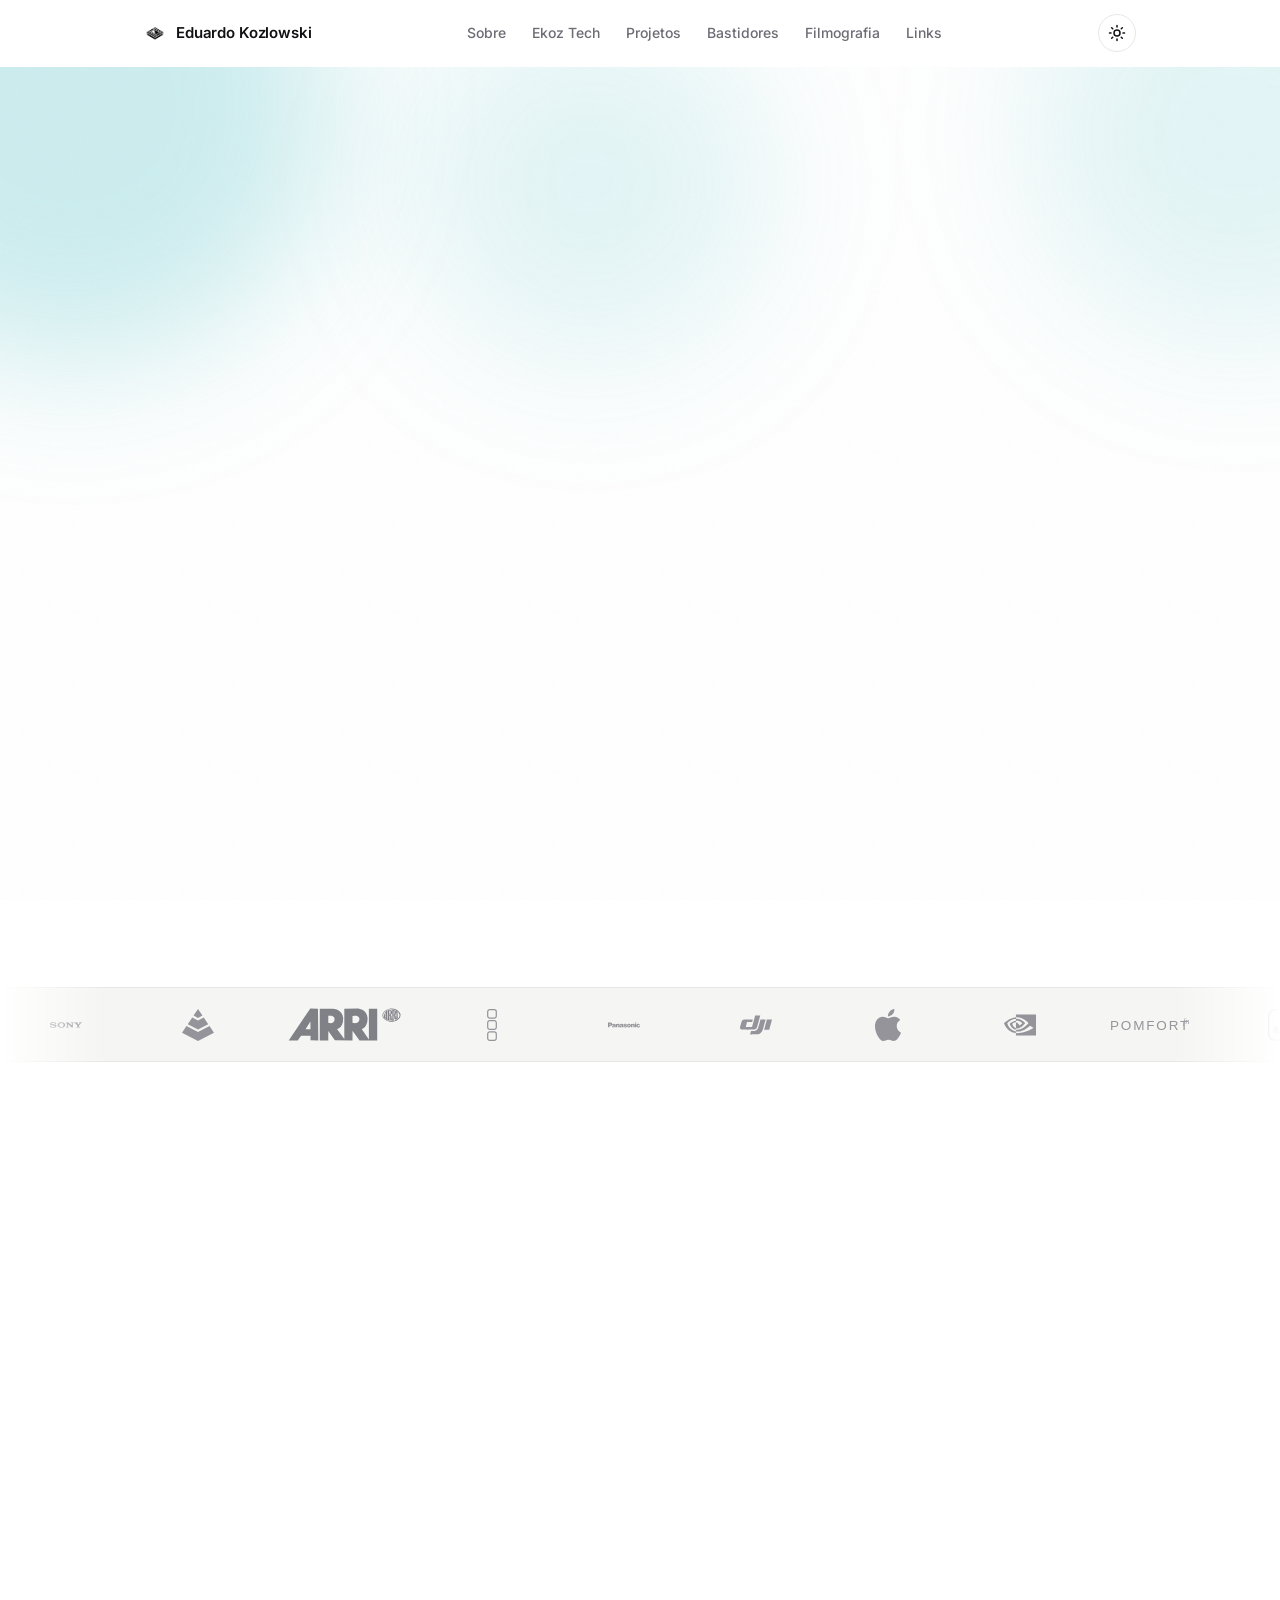
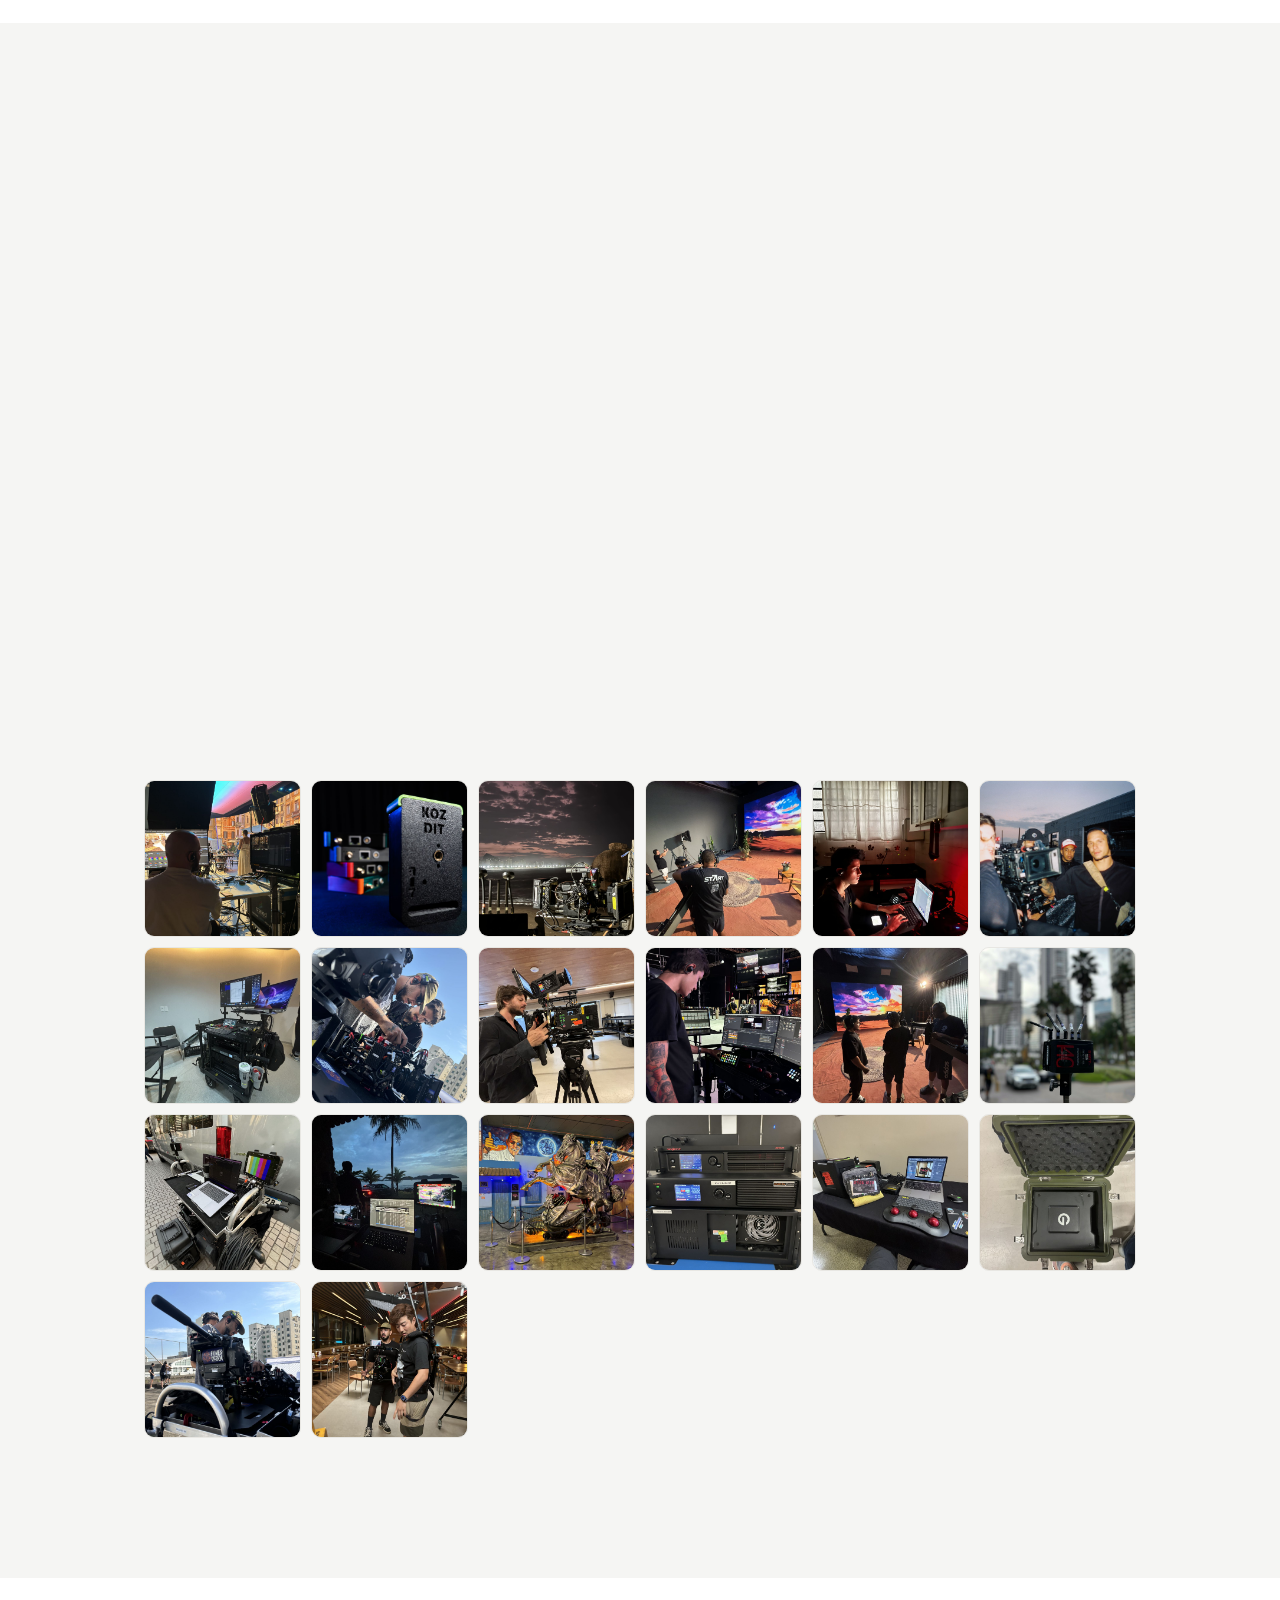
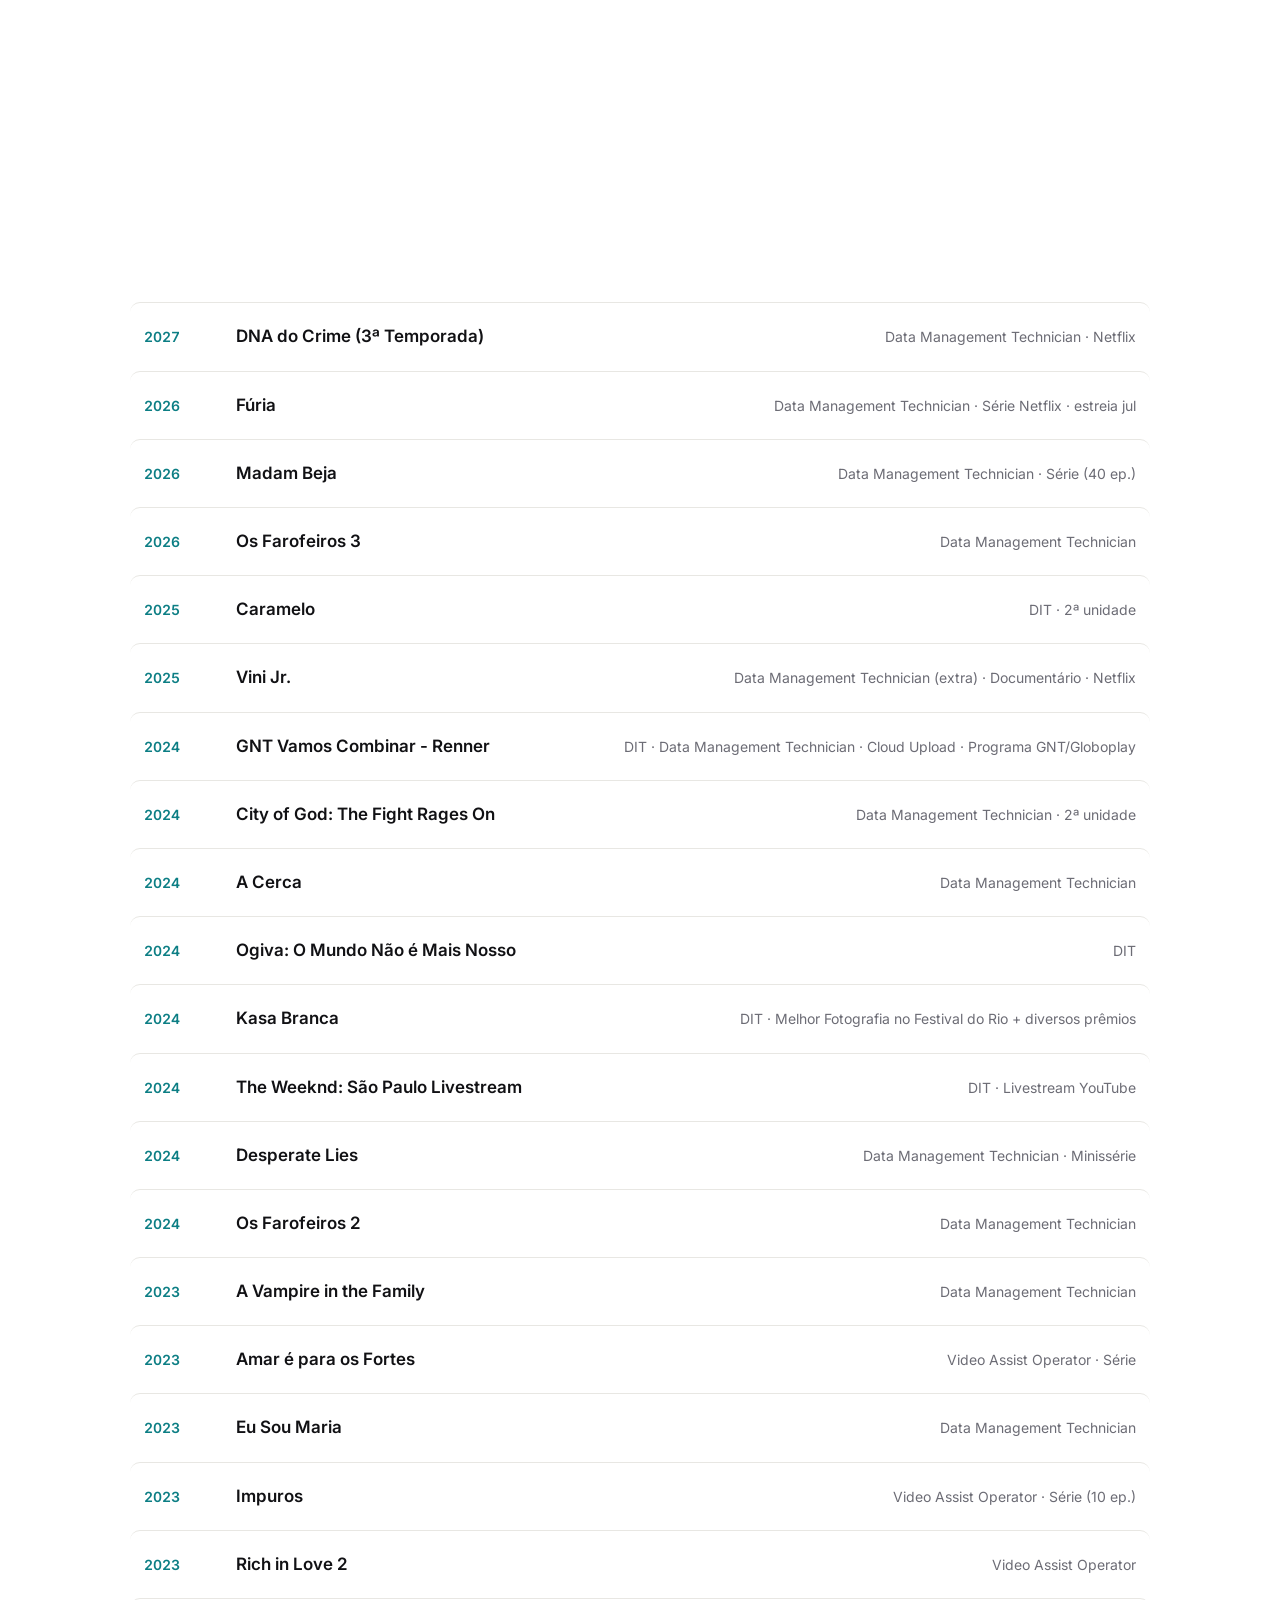
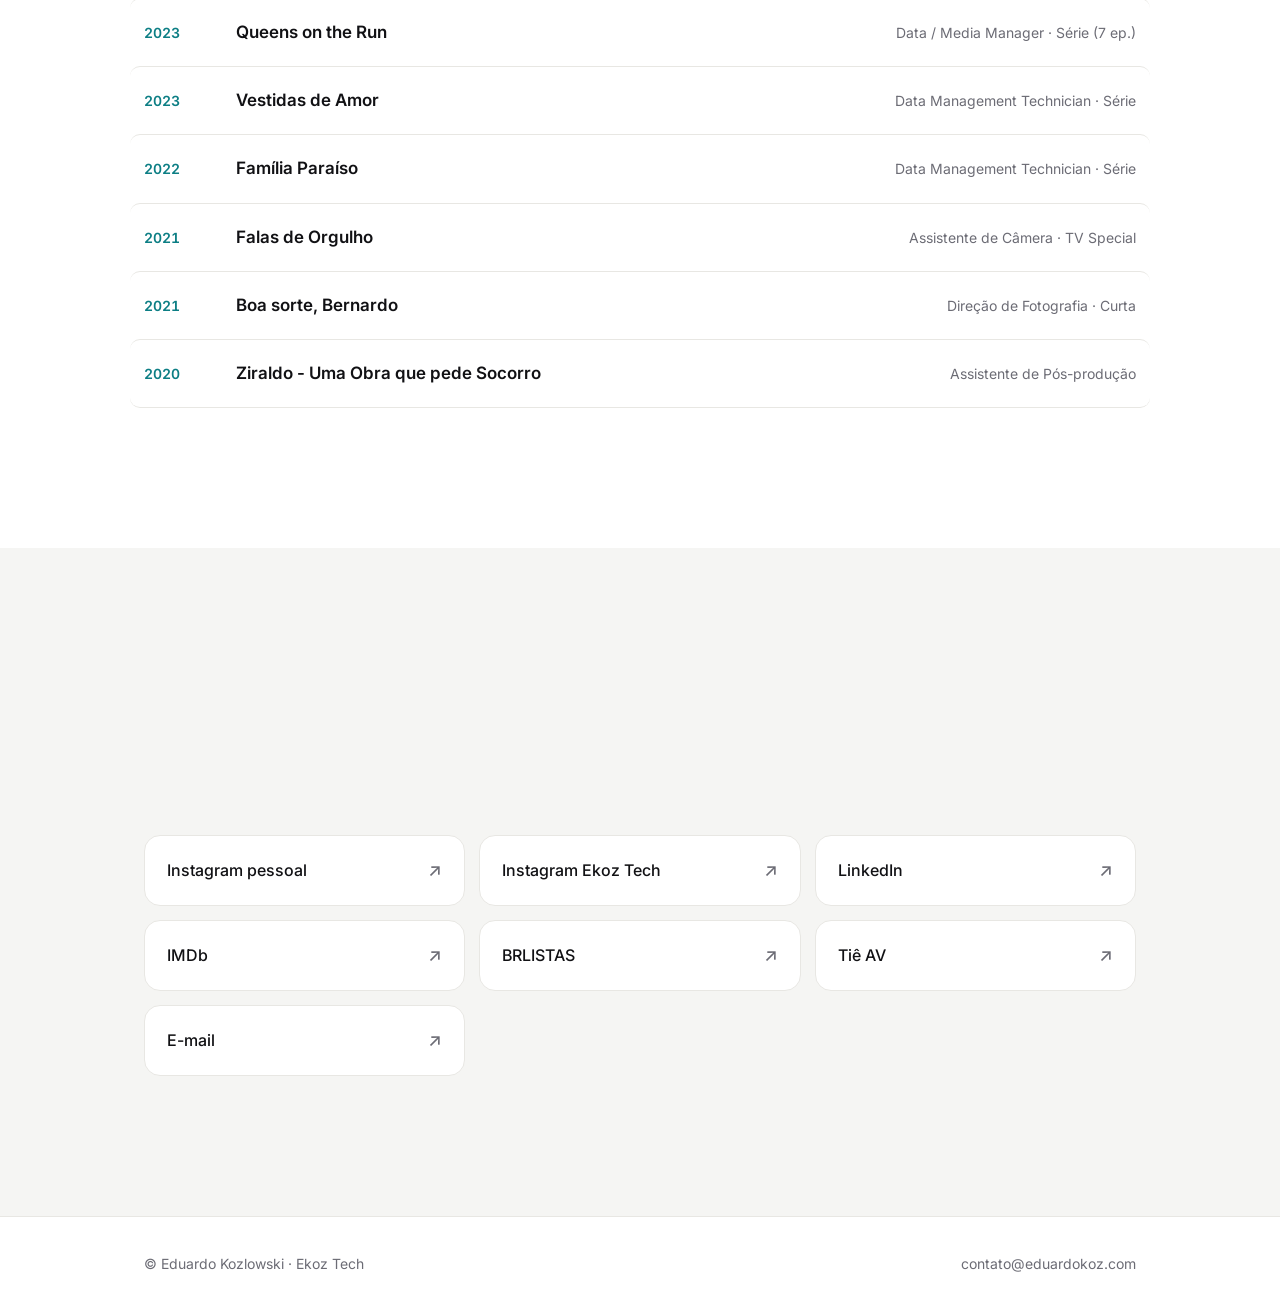
==== index.html @ 844ff98b "Projetos em página própria (projetos.html); galeria com lightbox navegável (swipe, prev/next, contad" ====
<!DOCTYPE html>
<html lang="pt-BR" data-theme="light">
<head>
  <meta charset="UTF-8" />
  <meta name="viewport" content="width=device-width, initial-scale=1.0" />
  <title>Eduardo Kozlowski · DIT · Técnico em Imagem Digital</title>
  <meta name="description" content="Eduardo Kozlowski, Técnico de Imagem Digital (DIT) e fundador da Ekoz Tech. Créditos em séries da Netflix, longas e publicidade. Portfólio, projetos e filmografia." />
  <meta name="theme-color" content="#ffffff" />

  <meta property="og:title" content="Eduardo Kozlowski · DIT · Ekoz Tech" />
  <meta property="og:description" content="Técnico de Imagem Digital. Séries Netflix, longas e publicidade." />
  <meta property="og:type" content="website" />
  <meta property="og:url" content="https://eduardokoz.com" />

  <!-- Evita flash de tema errado: define o tema antes do paint -->
  <script>
    (function () {
      try {
        var t = localStorage.getItem("theme");
        if (!t) t = matchMedia("(prefers-color-scheme: dark)").matches ? "dark" : "light";
        document.documentElement.setAttribute("data-theme", t);
      } catch (e) {}
    })();
  </script>

  <link rel="icon" type="image/png" href="assets/ekoz-symbol.png" />
  <link rel="apple-touch-icon" href="assets/ekoz-symbol.png" />
  <link rel="preconnect" href="https://fonts.googleapis.com" />
  <link rel="preconnect" href="https://fonts.gstatic.com" crossorigin />
  <link href="https://fonts.googleapis.com/css2?family=Inter:wght@400;500;600;700;800&display=swap" rel="stylesheet" />
  <link rel="stylesheet" href="styles.css" />
</head>
<body>
  <div class="progress" id="progress"></div>
  <div class="grain" aria-hidden="true"></div>

  <header class="nav" id="nav">
    <div class="wrap nav__inner">
      <a class="nav__brand" href="#top" aria-label="Início">
        <img src="assets/ekoz-symbol.png" alt="" class="nav__mark" />
        <span>Eduardo Kozlowski</span>
      </a>
      <nav class="nav__links">
        <a href="#sobre">Sobre</a>
        <a href="#ekoz">Ekoz Tech</a>
        <a href="projetos.html">Projetos</a>
        <a href="#bastidores">Bastidores</a>
        <a href="#filmografia">Filmografia</a>
        <a href="#links">Links</a>
      </nav>
      <button class="theme-toggle" id="themeToggle" aria-label="Alternar tema" title="Alternar tema">
        <svg class="ico ico--sun" viewBox="0 0 24 24" width="18" height="18" fill="none" stroke="currentColor" stroke-width="2" stroke-linecap="round"><circle cx="12" cy="12" r="4"/><path d="M12 2v2M12 20v2M4.9 4.9l1.4 1.4M17.7 17.7l1.4 1.4M2 12h2M20 12h2M4.9 19.1l1.4-1.4M17.7 6.3l1.4-1.4"/></svg>
        <svg class="ico ico--moon" viewBox="0 0 24 24" width="18" height="18" fill="none" stroke="currentColor" stroke-width="2" stroke-linecap="round" stroke-linejoin="round"><path d="M21 12.8A9 9 0 1 1 11.2 3 7 7 0 0 0 21 12.8z"/></svg>
      </button>
    </div>
  </header>

  <main id="top">
    <!-- HERO -->
    <section class="hero">
      <div class="hero__aura" aria-hidden="true"><span></span><span></span><span></span></div>
      <div class="wrap hero__inner">
        <p class="hero__eyebrow reveal">DIT &amp; Data Manager (GMA) · DRT 5361/RJ · São Paulo / Rio de Janeiro</p>
        <h1 class="hero__title reveal" style="--d:1">
          Eduardo<br />Kozlowski<span class="hero__dot">.</span>
        </h1>
        <p class="hero__lead reveal" style="--d:2">
          Cuido do fluxo de imagem em set: mídias, <em>look</em>, dailies e a cor entre a
          câmera e a pós-produção. Tenho créditos em séries da Netflix, longas e publicidade,
          entre o Rio de Janeiro e São Paulo.
        </p>
        <div class="hero__cta reveal" style="--d:3">
          <a class="btn btn--primary" href="#projetos">Ver trabalho</a>
          <a class="btn" href="mailto:contato@eduardokoz.com">Contato</a>
        </div>
        <div class="hero__social reveal" style="--d:4">
          <a class="social social--imdb" href="https://www.imdb.com/name/nm12542369/" target="_blank" rel="noopener" aria-label="IMDb">IMDb</a>
          <a class="social social--circle" href="https://www.instagram.com/edukoz_/" target="_blank" rel="noopener" aria-label="Instagram">
            <svg viewBox="0 0 24 24" width="19" height="19" fill="none" stroke="currentColor" stroke-width="2"><rect x="3" y="3" width="18" height="18" rx="5"/><circle cx="12" cy="12" r="4"/><circle cx="17.5" cy="6.5" r="1.1" fill="currentColor" stroke="none"/></svg>
          </a>
          <a class="social social--circle" href="https://www.linkedin.com/in/eduardo-kozlowski-293a231a4" target="_blank" rel="noopener" aria-label="LinkedIn">
            <svg viewBox="0 0 24 24" width="19" height="19" fill="currentColor"><path d="M4.98 3.5C4.98 4.88 3.87 6 2.5 6S0 4.88 0 3.5 1.12 1 2.5 1s2.48 1.12 2.48 2.5zM.5 8h4V23h-4V8zm7 0h3.8v2.05h.05c.53-1 1.83-2.05 3.77-2.05 4.03 0 4.78 2.65 4.78 6.1V23h-4v-6.6c0-1.57-.03-3.6-2.2-3.6-2.2 0-2.53 1.72-2.53 3.49V23h-4V8z"/></svg>
          </a>
        </div>
      </div>
    </section>

    <!-- MARQUEE / STACK -->
    <div class="marquee" aria-label="Equipamento e ferramentas">
      <div class="marquee__track" id="marquee"></div>
    </div>

    <!-- SOBRE -->
    <section id="sobre" class="section">
      <div class="wrap section__grid">
        <div class="section__head reveal">
          <span class="section__num">01</span>
          <h2>Sobre</h2>
        </div>
        <div class="section__body prose reveal" style="--d:1">
          <p>
            Atuo como <strong>Digital Imaging Technician (DIT)</strong> e
            <strong>Data Manager (GMA)</strong> no eixo São Paulo e Rio de Janeiro,
            especializado em monitoração on-set, gerenciamento de mídia, workflows de cor
            gerenciados (SDR/HDR) e Playback/VTR. Também atuo em <em>Virtual Production</em>,
            em parceria com empresas e profissionais referência no mercado. Fundei a
            Ekoz Tech em 2021.
          </p>
          <p>
            Formado em Direção Cinematográfica pela Academia Internacional de Cinema, com
            especializações em color grading, data management e DIT. Trabalho com
            equipamentos de ponta, os mais utilizados no mercado
            internacional, com Pomfort Livegrade, Pomfort Silverstack e DaVinci Resolve.
          </p>
        </div>
      </div>
    </section>

    <!-- EKOZ TECH -->
    <section id="ekoz" class="section section--alt">
      <div class="wrap section__grid">
        <div class="section__head reveal">
          <span class="section__num">02</span>
          <img class="ekoz-logo" src="assets/ekoz-logo.png" alt="Ekoz Tech" />
        </div>
        <div class="section__body reveal" style="--d:1">
          <p class="ekoz-intro">
            Soluções <strong>on set</strong>: DIT, Data Management, Video Assist e Rental.
            Mais o software que organiza a operação de quem vive de audiovisual.
          </p>
          <div class="hero__cta">
            <a class="btn btn--primary" href="https://tieav.com" target="_blank" rel="noopener">Tiê AV</a>
            <a class="btn" href="https://brlistas.com" target="_blank" rel="noopener">BRLISTAS</a>
          </div>
        </div>
      </div>
    </section>

    <!-- BASTIDORES -->
    <section id="bastidores" class="section section--alt">
      <div class="wrap">
        <div class="section__title reveal">
          <span class="section__num">03</span>
          <h2>Bastidores</h2>
          <p>DIT em set: equipamento, workflow e estação de trabalho.</p>
        </div>
        <div id="gallery" class="gallery"></div>
      </div>
    </section>

    <!-- FILMOGRAFIA -->
    <section id="filmografia" class="section">
      <div class="wrap">
        <div class="section__title reveal">
          <span class="section__num">04</span>
          <h2>Filmografia</h2>
          <p>
            Créditos no audiovisual.
            <a href="https://www.imdb.com/name/nm12542369/" target="_blank" rel="noopener">Perfil completo no IMDb →</a>
          </p>
        </div>
        <ul id="credits" class="credits"></ul>
      </div>
    </section>

    <!-- LINKS -->
    <section id="links" class="section section--alt">
      <div class="wrap">
        <div class="section__title reveal">
          <span class="section__num">05</span>
          <h2>Links</h2>
        </div>
        <div id="links-grid" class="links"></div>
      </div>
    </section>
  </main>

  <footer class="footer">
    <div class="wrap footer__inner">
      <span>© <span id="year"></span> Eduardo Kozlowski · Ekoz Tech</span>
      <a href="mailto:contato@eduardokoz.com">contato@eduardokoz.com</a>
    </div>
  </footer>

  <div id="lightbox" class="lightbox" hidden>
    <button class="lightbox__close" aria-label="Fechar">&times;</button>
    <button class="lightbox__nav lightbox__nav--prev" aria-label="Foto anterior">&#8249;</button>
    <img class="lightbox__img" src="" alt="" />
    <button class="lightbox__nav lightbox__nav--next" aria-label="Próxima foto">&#8250;</button>
    <span class="lightbox__count"></span>
  </div>

  <script src="script.js"></script>
</body>
</html>
---- styles.css ----
/* =========================================================================
   Eduardo Kozlowski — portfólio
   Tema claro/escuro · animações vanilla · sem dependências
   ========================================================================= */

:root {
  --bg: #ffffff;
  --bg-alt: #f5f5f3;
  --surface: #ffffff;
  --text: #111114;
  --muted: #6c6c75;
  --line: #e8e7e3;
  --brand: #11a7af;
  --brand-2: #1aafb7;
  --brand-ink: #0c7e84;
  --aura-1: rgba(26, 175, 183, 0.22);
  --aura-2: rgba(26, 175, 183, 0.12);
  --shadow: 0 18px 50px rgba(20, 20, 25, 0.10);
  --radius: 16px;
  --maxw: 1040px;
  --space: clamp(72px, 11vw, 140px);
  --ease: cubic-bezier(0.22, 1, 0.36, 1);
}

html[data-theme="dark"] {
  --bg: #0a0c0d;
  --bg-alt: #101315;
  --surface: #14181a;
  --text: #f2f4f4;
  --muted: #9aa1a4;
  --line: #242a2d;
  --brand: #2fd4dd;
  --brand-2: #2fd4dd;
  --brand-ink: #7cebf1;
  --aura-1: rgba(47, 212, 221, 0.20);
  --aura-2: rgba(47, 212, 221, 0.08);
  --shadow: 0 22px 60px rgba(0, 0, 0, 0.55);
}

* { box-sizing: border-box; }

html { scroll-behavior: smooth; }

body {
  margin: 0;
  font-family: "Inter", system-ui, -apple-system, sans-serif;
  color: var(--text);
  background: var(--bg);
  line-height: 1.6;
  -webkit-font-smoothing: antialiased;
  overflow-x: hidden;
  transition: background 0.4s var(--ease), color 0.4s var(--ease);
}

a { color: inherit; }

.wrap {
  width: 100%;
  max-width: var(--maxw);
  margin: 0 auto;
  padding: 0 24px;
}

/* Grão sutil para textura high-end */
.grain {
  position: fixed;
  inset: 0;
  z-index: 1;
  pointer-events: none;
  opacity: 0.04;
  background-image: url("data:image/svg+xml,%3Csvg xmlns='http://www.w3.org/2000/svg' width='160' height='160'%3E%3Cfilter id='n'%3E%3CfeTurbulence type='fractalNoise' baseFrequency='0.9' numOctaves='2'/%3E%3C/filter%3E%3Crect width='100%25' height='100%25' filter='url(%23n)'/%3E%3C/svg%3E");
}
html[data-theme="dark"] .grain { opacity: 0.06; }

/* Barra de progresso de scroll */
.progress {
  position: fixed;
  top: 0;
  left: 0;
  height: 2px;
  width: 0;
  z-index: 60;
  background: linear-gradient(90deg, var(--brand), var(--brand-ink));
  transition: width 0.1s linear;
}

/* =========================== NAV =========================== */
.nav {
  position: sticky;
  top: 0;
  z-index: 50;
  background: color-mix(in srgb, var(--bg) 72%, transparent);
  backdrop-filter: saturate(180%) blur(14px);
  border-bottom: 1px solid transparent;
  transition: border-color 0.3s, background 0.3s;
}
.nav.scrolled { border-bottom-color: var(--line); }
.nav__inner {
  display: flex;
  align-items: center;
  justify-content: space-between;
  height: 66px;
  gap: 20px;
}
.nav__brand {
  display: inline-flex;
  align-items: center;
  gap: 10px;
  font-weight: 600;
  font-size: 15px;
  text-decoration: none;
  letter-spacing: -0.01em;
  white-space: nowrap;
}
.nav__mark { width: 22px; height: 22px; object-fit: contain; }
html[data-theme="dark"] .nav__mark { filter: invert(1) brightness(1.6); }
.nav__links { display: flex; gap: 26px; }
.nav__links a {
  position: relative;
  text-decoration: none;
  color: var(--muted);
  font-size: 14px;
  font-weight: 500;
  transition: color 0.2s;
}
.nav__links a::after {
  content: "";
  position: absolute;
  left: 0;
  bottom: -5px;
  width: 100%;
  height: 1.5px;
  background: var(--brand);
  transform: scaleX(0);
  transform-origin: left;
  transition: transform 0.3s var(--ease);
}
.nav__links a:hover { color: var(--text); }
.nav__links a:hover::after { transform: scaleX(1); }

.theme-toggle {
  display: grid;
  place-items: center;
  width: 38px;
  height: 38px;
  border-radius: 50%;
  border: 1px solid var(--line);
  background: var(--surface);
  color: var(--text);
  cursor: pointer;
  flex-shrink: 0;
  transition: transform 0.2s, border-color 0.2s, background 0.3s;
}
.theme-toggle:hover { transform: rotate(15deg); border-color: var(--brand); }
.theme-toggle .ico { position: absolute; transition: opacity 0.3s, transform 0.4s var(--ease); }
html[data-theme="light"] .ico--moon { opacity: 0; transform: scale(0.4) rotate(-90deg); }
html[data-theme="light"] .ico--sun { opacity: 1; }
html[data-theme="dark"] .ico--sun { opacity: 0; transform: scale(0.4) rotate(90deg); }
html[data-theme="dark"] .ico--moon { opacity: 1; }

/* =========================== HERO =========================== */
.hero {
  position: relative;
  padding: clamp(90px, 17vw, 190px) 0 var(--space);
  overflow: hidden;
}
.hero__inner { position: relative; z-index: 2; }
.hero__aura { position: absolute; inset: -20% -10% auto -10%; z-index: 0; height: 130%; }
.hero__aura span {
  position: absolute;
  border-radius: 50%;
  filter: blur(70px);
  will-change: transform;
}
.hero__aura span:nth-child(1) {
  width: 520px; height: 520px; left: -60px; top: -40px;
  background: var(--aura-1);
  animation: drift1 16s var(--ease) infinite alternate;
}
.hero__aura span:nth-child(2) {
  width: 420px; height: 420px; right: -40px; top: 40px;
  background: var(--aura-2);
  animation: drift2 20s var(--ease) infinite alternate;
}
.hero__aura span:nth-child(3) {
  width: 360px; height: 360px; left: 35%; top: 120px;
  background: var(--aura-2);
  animation: drift1 24s var(--ease) infinite alternate-reverse;
}
@keyframes drift1 { to { transform: translate3d(60px, 40px, 0) scale(1.15); } }
@keyframes drift2 { to { transform: translate3d(-50px, 30px, 0) scale(1.1); } }

.hero__eyebrow {
  text-transform: uppercase;
  letter-spacing: 0.16em;
  font-size: 12px;
  font-weight: 600;
  color: var(--brand-ink);
  margin: 0 0 22px;
}
.hero__title {
  font-size: clamp(52px, 11vw, 116px);
  line-height: 0.94;
  letter-spacing: -0.04em;
  font-weight: 800;
  margin: 0 0 28px;
}
.hero__dot { color: var(--brand); }
.hero__lead {
  font-size: clamp(17px, 2.3vw, 22px);
  color: var(--muted);
  max-width: 600px;
  margin: 0 0 40px;
}
.hero__lead em { color: var(--text); font-style: normal; font-weight: 500; }
.hero__cta { display: flex; flex-wrap: wrap; gap: 12px; }

.hero__social { display: flex; align-items: center; gap: 12px; margin-top: 28px; }
.social {
  display: inline-grid;
  place-items: center;
  height: 42px;
  border: 1px solid var(--line);
  border-radius: 999px;
  background: var(--surface);
  color: var(--text);
  text-decoration: none;
  transition: transform 0.18s var(--ease), border-color 0.2s, color 0.2s, box-shadow 0.2s;
}
.social--circle { width: 42px; }
.social--imdb { padding: 0 16px; font-weight: 700; font-size: 13px; letter-spacing: 0.02em; }
.social:hover { transform: translateY(-2px); border-color: var(--brand); color: var(--brand); box-shadow: var(--shadow); }

/* =========================== BOTÕES =========================== */
.btn {
  position: relative;
  display: inline-flex;
  align-items: center;
  gap: 8px;
  padding: 13px 24px;
  border-radius: 999px;
  border: 1px solid var(--line);
  background: var(--surface);
  color: var(--text);
  text-decoration: none;
  font-size: 15px;
  font-weight: 500;
  overflow: hidden;
  transition: transform 0.18s var(--ease), border-color 0.2s, box-shadow 0.2s;
}
.btn:hover { transform: translateY(-2px); border-color: color-mix(in srgb, var(--text) 22%, transparent); box-shadow: var(--shadow); }
.btn--primary {
  background: var(--brand);
  color: #fff;
  border-color: var(--brand);
}
html[data-theme="dark"] .btn--primary { color: #04201f; }
.btn--primary:hover { background: var(--brand-2); border-color: var(--brand-2); }

/* =========================== MARQUEE =========================== */
.marquee {
  border-top: 1px solid var(--line);
  border-bottom: 1px solid var(--line);
  background: var(--bg-alt);
  overflow: hidden;
  padding: 18px 0;
  -webkit-mask-image: linear-gradient(90deg, transparent, #000 8%, #000 92%, transparent);
  mask-image: linear-gradient(90deg, transparent, #000 8%, #000 92%, transparent);
}
.marquee__track {
  display: flex;
  align-items: center;
  gap: 0;
  width: max-content;
  animation: scrollx 38s linear infinite;
}
.marquee:hover .marquee__track { animation-play-state: paused; }
.marquee__brand {
  display: inline-block;
  width: 84px;
  height: 32px;
  margin: 0 24px;
  background: var(--muted);
  -webkit-mask: var(--logo) no-repeat center / contain;
  mask: var(--logo) no-repeat center / contain;
  opacity: 0.7;
  transition: opacity 0.25s, background 0.25s;
}
.marquee__brand--arri { width: 114px; height: 37px; opacity: 0.85; }
.marquee__brand:hover { opacity: 1; background: var(--brand); }
@keyframes scrollx { to { transform: translateX(-50%); } }

/* =========================== SECTIONS =========================== */
.section { position: relative; z-index: 2; padding: var(--space) 0; }
.section--alt { background: var(--bg-alt); }
.section__grid { display: grid; grid-template-columns: 240px 1fr; gap: 56px; }
.section__num {
  display: inline-block;
  font-size: 12px;
  font-weight: 600;
  letter-spacing: 0.1em;
  color: var(--brand-ink);
  margin-bottom: 12px;
}
.section__head h2,
.section__title h2 {
  font-size: clamp(28px, 4.5vw, 40px);
  letter-spacing: -0.03em;
  font-weight: 700;
  margin: 0;
}
.section__title { margin-bottom: 48px; max-width: 640px; }
.section__title p { color: var(--muted); margin: 12px 0 0; }
.section__title a { color: var(--brand-ink); text-decoration: none; border-bottom: 1px solid color-mix(in srgb, var(--brand) 35%, transparent); }
.section__title a:hover { border-bottom-color: var(--brand); }

.prose p { margin: 0 0 18px; font-size: 17px; color: var(--text); }
.prose strong { font-weight: 600; }
.prose em { color: var(--brand-ink); font-style: normal; }

.ekoz-logo { width: clamp(160px, 22vw, 210px); height: auto; display: block; margin: 12px 0 0; }
html[data-theme="dark"] .ekoz-logo { filter: brightness(0) invert(1); }

.ekoz-intro { font-size: 17px; color: var(--text); line-height: 1.6; max-width: 580px; margin: 0 0 30px; }
.ekoz-intro strong { font-weight: 600; }

/* =========================== VÍDEOS =========================== */
.videos { display: grid; grid-template-columns: repeat(auto-fill, minmax(210px, 1fr)); gap: 22px; }
.video { display: flex; flex-direction: column; }
.video__frame {
  position: relative;
  aspect-ratio: 16 / 9;
  border-radius: var(--radius);
  overflow: hidden;
  background: #000;
  border: 1px solid var(--line);
}
.video__frame img,
.video__frame iframe { position: absolute; inset: 0; width: 100%; height: 100%; border: 0; object-fit: cover; }
.video__frame img { transition: transform 0.5s var(--ease), opacity 0.3s; }
.video:hover .video__frame img { transform: scale(1.05); }
.video__play { position: absolute; inset: 0; display: grid; place-items: center; cursor: pointer; transition: background 0.3s; }
.video__play:hover { background: rgba(0, 0, 0, 0.15); }
.video__play::after {
  content: "";
  width: 52px; height: 52px;
  border-radius: 50%;
  background: rgba(255, 255, 255, 0.94) url("data:image/svg+xml,%3Csvg xmlns='http://www.w3.org/2000/svg' viewBox='0 0 24 24' fill='%2311a7af'%3E%3Cpath d='M8 5v14l11-7z'/%3E%3C/svg%3E") no-repeat center / 26px;
  box-shadow: 0 8px 24px rgba(0, 0, 0, 0.3);
  transition: transform 0.2s var(--ease);
}
.video__play:hover::after { transform: scale(1.1); }
.video__meta { padding: 18px 2px 0; }
.video__title { font-weight: 600; font-size: 16px; margin: 0; }
.video__tag { color: var(--muted); font-size: 13px; margin: 4px 0 0; }

/* =========================== GALERIA (mosaico compacto) =========================== */
.gallery {
  display: grid;
  grid-template-columns: repeat(auto-fill, minmax(150px, 1fr));
  gap: 10px;
}
.gallery__item {
  position: relative;
  display: block;
  width: 100%;
  padding: 0;
  appearance: none;
  -webkit-tap-highlight-color: transparent;
  aspect-ratio: 1;
  border-radius: 10px;
  overflow: hidden;
  cursor: zoom-in;
  background: var(--bg-alt);
  border: 1px solid var(--line);
}
.gallery__item img {
  position: absolute;
  inset: 0;
  width: 100%;
  height: 100%;
  object-fit: cover;
  transition: transform 0.5s var(--ease);
}
.gallery__item::after {
  content: "";
  position: absolute;
  inset: 0;
  background: linear-gradient(180deg, transparent 55%, rgba(0, 0, 0, 0.22));
  opacity: 0;
  transition: opacity 0.3s;
}
.gallery__item:hover img { transform: scale(1.07); }
.gallery__item:hover::after { opacity: 1; }
@media (max-width: 520px) { .gallery { grid-template-columns: repeat(auto-fill, minmax(110px, 1fr)); gap: 8px; } }

/* LIGHTBOX */
.lightbox {
  position: fixed;
  inset: 0;
  z-index: 100;
  background: rgba(6, 7, 8, 0.94);
  display: grid;
  place-items: center;
  padding: 24px;
  animation: fade 0.25s var(--ease);
}
.lightbox[hidden] { display: none; }
.lightbox__img { max-width: min(92vw, 1200px); max-height: 88vh; border-radius: 12px; box-shadow: 0 30px 80px rgba(0, 0, 0, 0.6); animation: pop 0.3s var(--ease); }
.lightbox__close { position: absolute; top: 18px; right: 22px; background: none; border: 0; color: #fff; font-size: 42px; line-height: 1; cursor: pointer; opacity: 0.85; z-index: 2; }
.lightbox__close:hover { opacity: 1; }
.lightbox__nav {
  position: absolute;
  top: 50%;
  transform: translateY(-50%);
  width: 52px;
  height: 52px;
  display: grid;
  place-items: center;
  border: 0;
  border-radius: 50%;
  background: rgba(255, 255, 255, 0.12);
  color: #fff;
  font-size: 30px;
  line-height: 1;
  cursor: pointer;
  z-index: 2;
  transition: background 0.2s;
}
.lightbox__nav:hover { background: rgba(255, 255, 255, 0.24); }
.lightbox__nav--prev { left: 16px; }
.lightbox__nav--next { right: 16px; }
.lightbox__count { position: absolute; bottom: 22px; left: 50%; transform: translateX(-50%); color: rgba(255, 255, 255, 0.78); font-size: 14px; font-variant-numeric: tabular-nums; }
@media (max-width: 560px) {
  .lightbox__nav { width: 44px; height: 44px; font-size: 26px; }
  .lightbox__nav--prev { left: 8px; }
  .lightbox__nav--next { right: 8px; }
  .lightbox { padding: 12px; }
  .lightbox__img { max-width: 96vw; max-height: 82vh; }
}

/* Página de Projetos */
.page-head { padding-top: clamp(90px, 14vw, 150px); }
.page-head__title { font-size: clamp(46px, 9vw, 88px); line-height: 0.96; letter-spacing: -0.03em; font-weight: 800; margin: 18px 0 20px; }
.page-head__lead { font-size: clamp(16px, 2.2vw, 20px); color: var(--muted); max-width: 560px; margin: 0; }
@keyframes fade { from { opacity: 0; } }
@keyframes pop { from { opacity: 0; transform: scale(0.96); } }

/* =========================== CRÉDITOS =========================== */
.credits { list-style: none; margin: 0; padding: 0; }
.credit {
  display: grid;
  grid-template-columns: 70px 1fr auto;
  gap: 22px;
  align-items: baseline;
  padding: 20px 14px;
  margin: 0 -14px;
  border-top: 1px solid var(--line);
  border-radius: 10px;
  transition: background 0.25s, padding 0.25s;
}
.credits .credit:last-child { border-bottom: 1px solid var(--line); }
.credit:hover { background: var(--bg-alt); }
.credit__year { color: var(--brand-ink); font-variant-numeric: tabular-nums; font-size: 14px; font-weight: 600; }
.credit__title { font-weight: 600; font-size: 17px; }
.credit__role { color: var(--muted); font-size: 14px; text-align: right; }

/* =========================== LINKS =========================== */
.links { display: grid; grid-template-columns: repeat(auto-fill, minmax(260px, 1fr)); gap: 14px; }
.link {
  display: flex;
  align-items: center;
  justify-content: space-between;
  padding: 20px 22px;
  border: 1px solid var(--line);
  border-radius: var(--radius);
  text-decoration: none;
  background: var(--surface);
  font-weight: 500;
  transition: transform 0.2s var(--ease), border-color 0.2s, box-shadow 0.2s;
}
.link:hover { transform: translateY(-3px); border-color: var(--brand); box-shadow: var(--shadow); }
.link__arrow { color: var(--muted); font-size: 18px; transition: transform 0.25s var(--ease), color 0.2s; }
.link:hover .link__arrow { transform: translate(3px, -3px); color: var(--brand); }

/* =========================== FOOTER =========================== */
.footer { position: relative; z-index: 2; border-top: 1px solid var(--line); padding: 36px 0; }
.footer__inner { display: flex; flex-wrap: wrap; gap: 12px; justify-content: space-between; color: var(--muted); font-size: 14px; }
.footer__inner a { text-decoration: none; }
.footer__inner a:hover { color: var(--text); }

/* =========================== REVEAL (scroll) =========================== */
.reveal {
  opacity: 0;
  transform: translateY(22px);
  transition: opacity 0.7s var(--ease), transform 0.7s var(--ease);
  transition-delay: calc(var(--d, 0) * 90ms);
}
.reveal.is-in { opacity: 1; transform: none; }

/* =========================== RESPONSIVE =========================== */
@media (max-width: 820px) {
  .nav__links { display: none; }
  .section__grid { grid-template-columns: 1fr; gap: 24px; }
  .credit { grid-template-columns: 56px 1fr; }
  .credit__role { grid-column: 2; text-align: left; }
}

/* =========================== REDUCED MOTION =========================== */
@media (prefers-reduced-motion: reduce) {
  html { scroll-behavior: auto; }
  .reveal { opacity: 1; transform: none; transition: none; }
  .hero__aura span, .marquee__track { animation: none; }
  * { transition-duration: 0.001ms !important; }
}
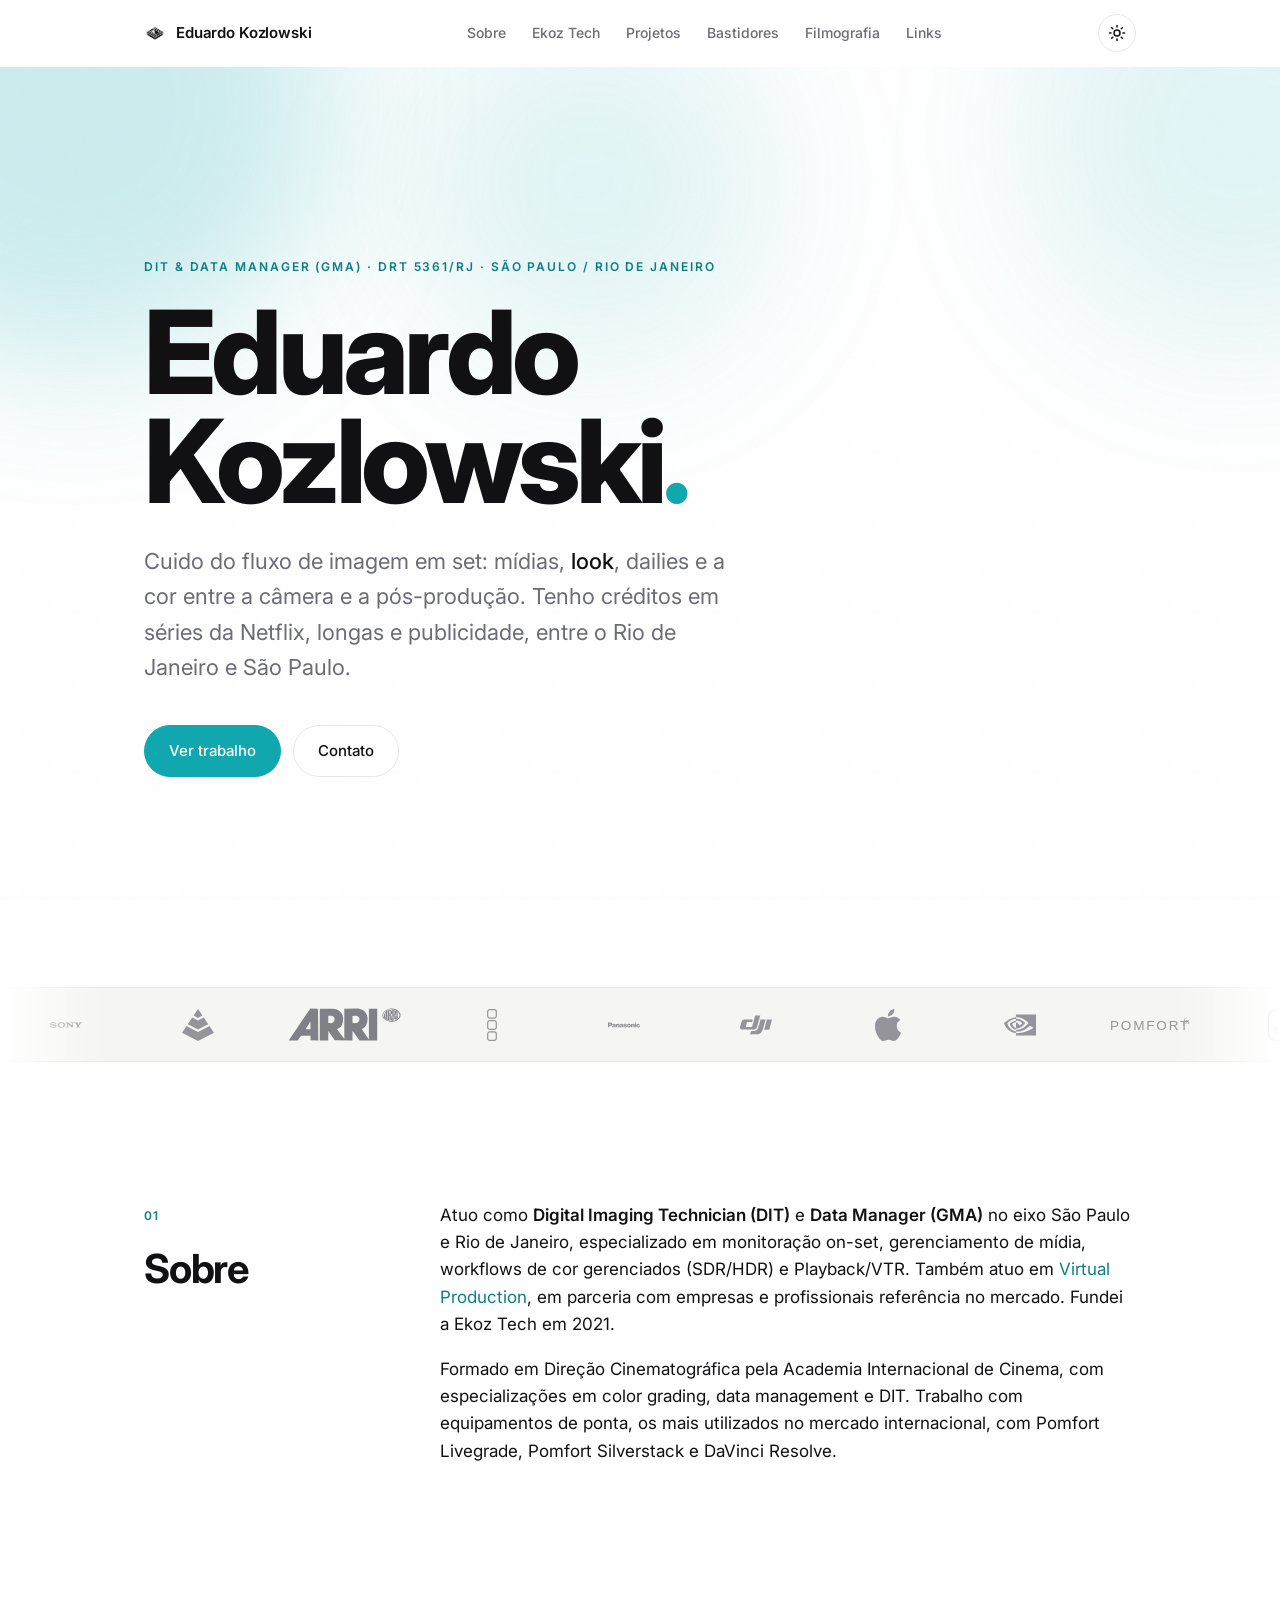
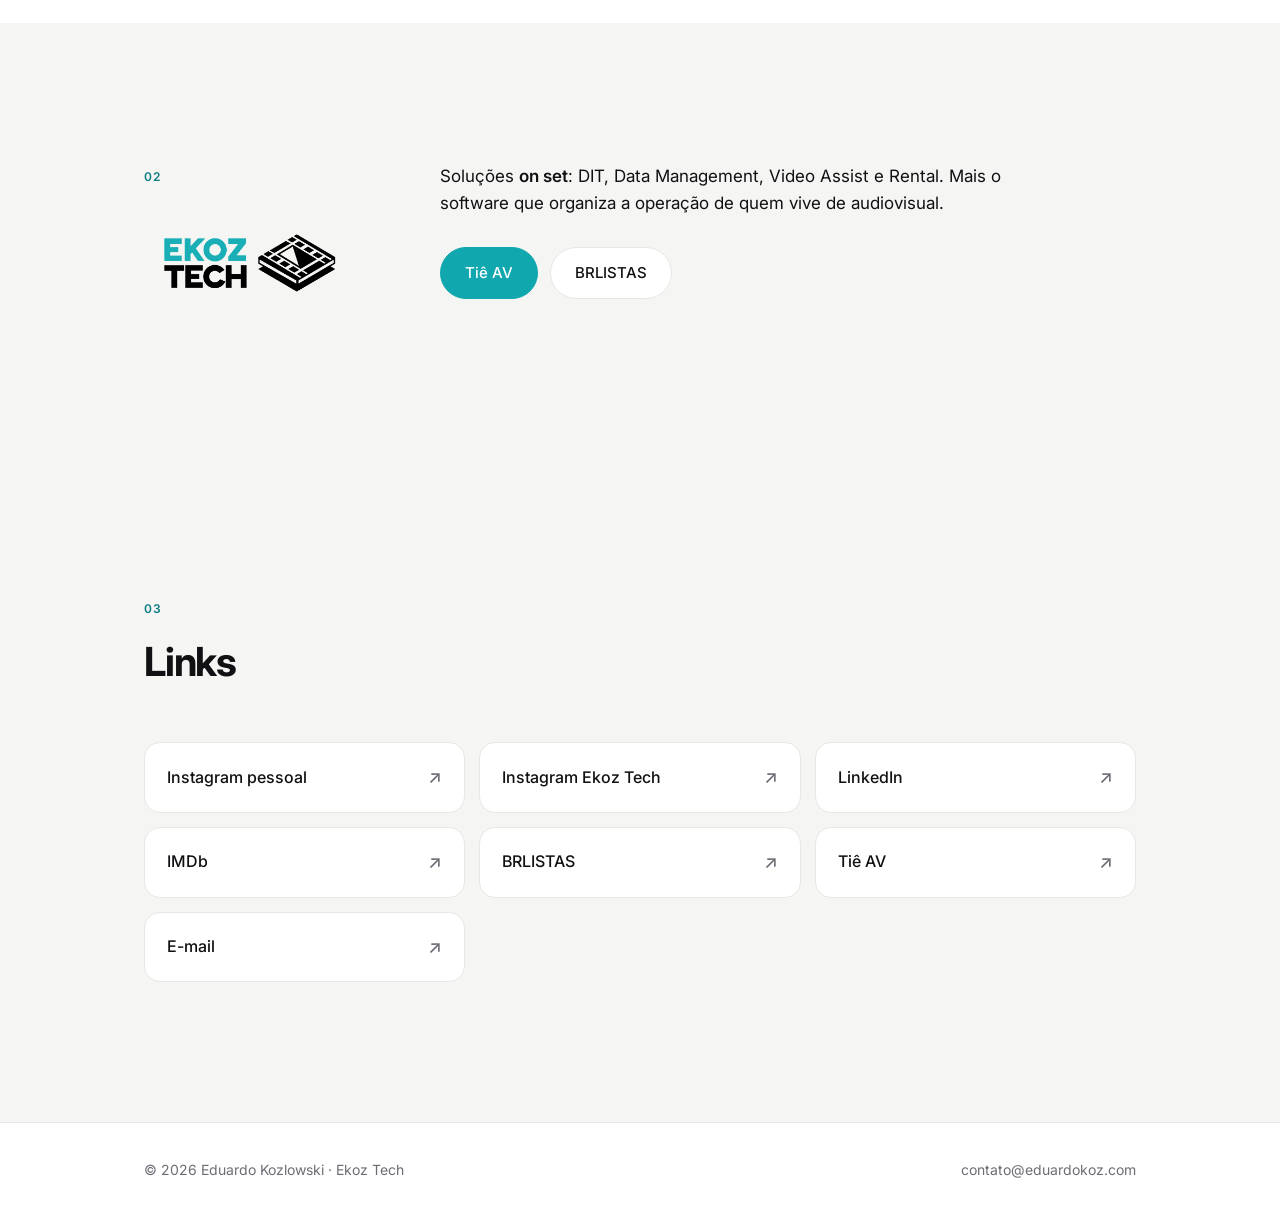
==== commit 021d9f67: "Site multi-páginas: Bastidores e Filmografia em páginas próprias; home só Hero/Sobre/Ekoz/Links" ====
--- a/index.html
+++ b/index.html
@@ -44,8 +44,8 @@
         <a href="#sobre">Sobre</a>
         <a href="#ekoz">Ekoz Tech</a>
         <a href="projetos.html">Projetos</a>
-        <a href="#bastidores">Bastidores</a>
-        <a href="#filmografia">Filmografia</a>
+        <a href="bastidores.html">Bastidores</a>
+        <a href="filmografia.html">Filmografia</a>
         <a href="#links">Links</a>
       </nav>
       <button class="theme-toggle" id="themeToggle" aria-label="Alternar tema" title="Alternar tema">
@@ -136,38 +136,11 @@
       </div>
     </section>
 
-    <!-- BASTIDORES -->
-    <section id="bastidores" class="section section--alt">
-      <div class="wrap">
-        <div class="section__title reveal">
-          <span class="section__num">03</span>
-          <h2>Bastidores</h2>
-          <p>DIT em set: equipamento, workflow e estação de trabalho.</p>
-        </div>
-        <div id="gallery" class="gallery"></div>
-      </div>
-    </section>
-
-    <!-- FILMOGRAFIA -->
-    <section id="filmografia" class="section">
-      <div class="wrap">
-        <div class="section__title reveal">
-          <span class="section__num">04</span>
-          <h2>Filmografia</h2>
-          <p>
-            Créditos no audiovisual.
-            <a href="https://www.imdb.com/name/nm12542369/" target="_blank" rel="noopener">Perfil completo no IMDb →</a>
-          </p>
-        </div>
-        <ul id="credits" class="credits"></ul>
-      </div>
-    </section>
-
     <!-- LINKS -->
     <section id="links" class="section section--alt">
       <div class="wrap">
         <div class="section__title reveal">
-          <span class="section__num">05</span>
+          <span class="section__num">03</span>
           <h2>Links</h2>
         </div>
         <div id="links-grid" class="links"></div>
@@ -182,14 +155,6 @@
     </div>
   </footer>
 
-  <div id="lightbox" class="lightbox" hidden>
-    <button class="lightbox__close" aria-label="Fechar">&times;</button>
-    <button class="lightbox__nav lightbox__nav--prev" aria-label="Foto anterior">&#8249;</button>
-    <img class="lightbox__img" src="" alt="" />
-    <button class="lightbox__nav lightbox__nav--next" aria-label="Próxima foto">&#8250;</button>
-    <span class="lightbox__count"></span>
-  </div>
-
   <script src="script.js"></script>
 </body>
 </html>
--- a/styles.css
+++ b/styles.css
@@ -443,6 +443,12 @@
 .page-head { padding-top: clamp(90px, 14vw, 150px); }
 .page-head__title { font-size: clamp(46px, 9vw, 88px); line-height: 0.96; letter-spacing: -0.03em; font-weight: 800; margin: 18px 0 20px; }
 .page-head__lead { font-size: clamp(16px, 2.2vw, 20px); color: var(--muted); max-width: 560px; margin: 0; }
+.page-head__lead a { color: var(--brand-ink); text-decoration: none; border-bottom: 1px solid color-mix(in srgb, var(--brand) 35%, transparent); }
+.page-head__lead a:hover { border-bottom-color: var(--brand); }
+
+/* item ativo do menu */
+.nav__links a[aria-current="page"] { color: var(--text); }
+.nav__links a[aria-current="page"]::after { transform: scaleX(1); }
 @keyframes fade { from { opacity: 0; } }
 @keyframes pop { from { opacity: 0; transform: scale(0.96); } }
 
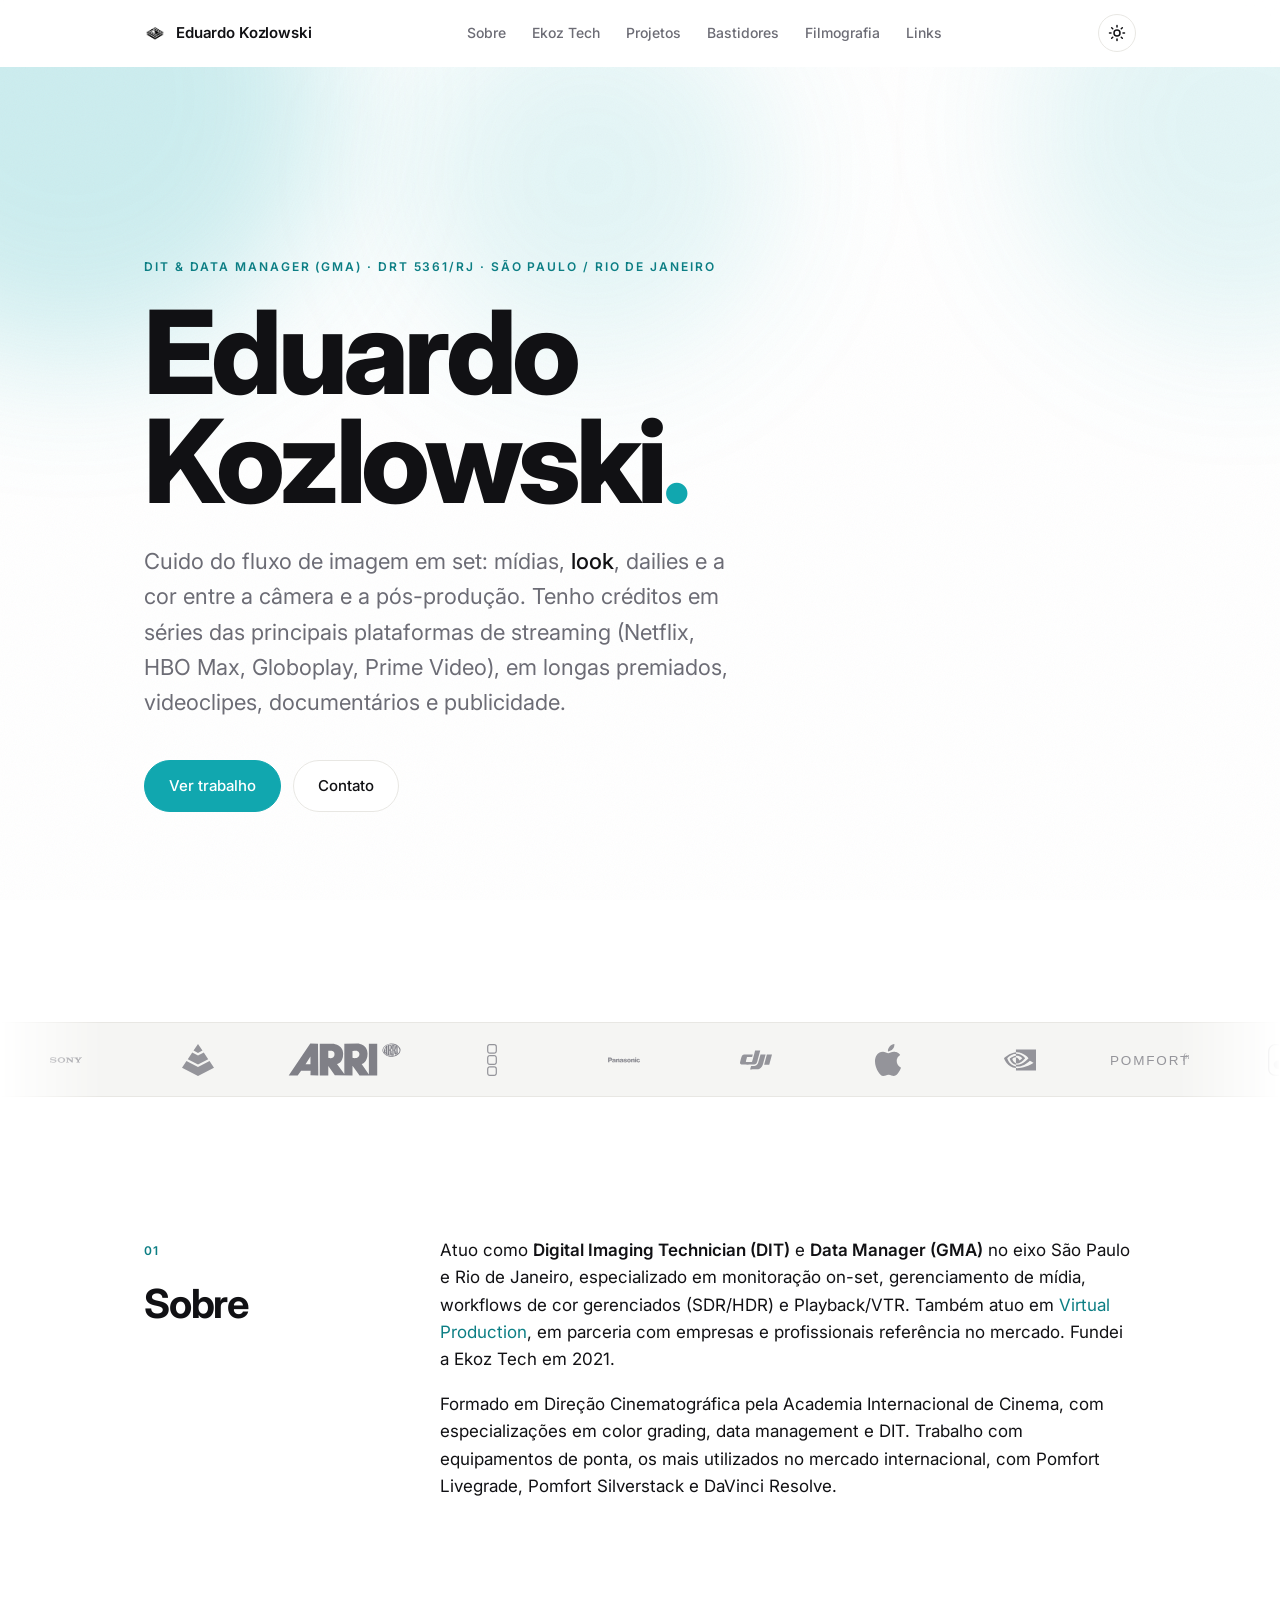
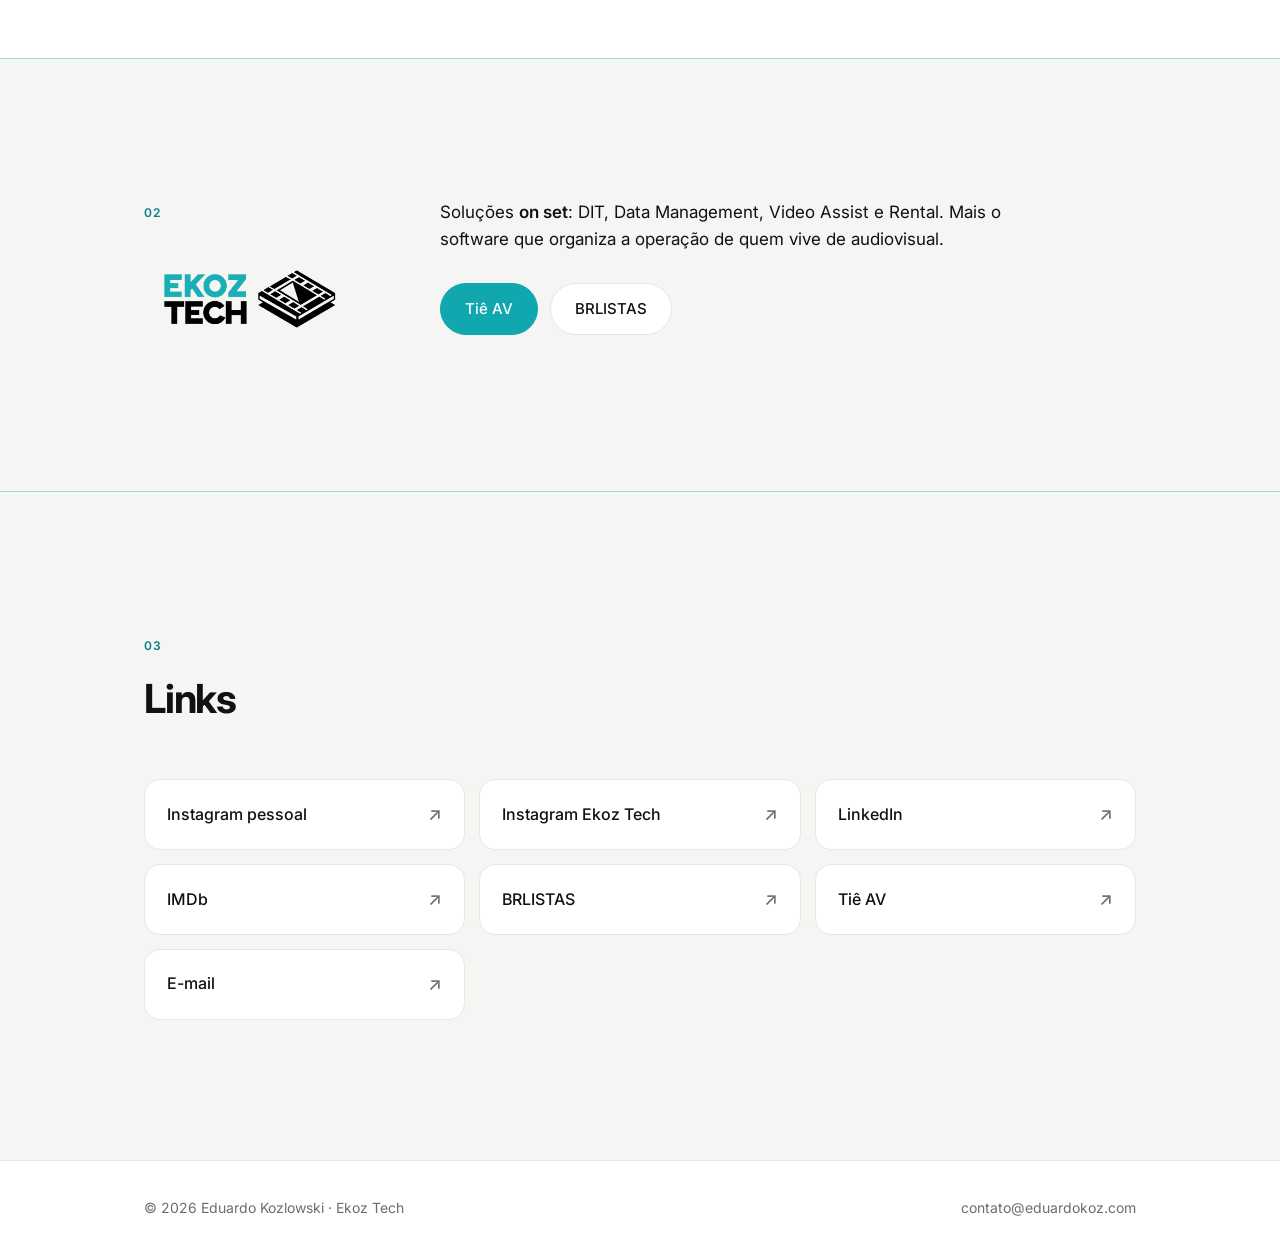
==== commit 2126f267: "Hero: atualiza créditos (plataformas de streaming, longas premiados, clipes, docs, publicidade)" ====
--- a/index.html
+++ b/index.html
@@ -66,8 +66,9 @@
         </h1>
         <p class="hero__lead reveal" style="--d:2">
           Cuido do fluxo de imagem em set: mídias, <em>look</em>, dailies e a cor entre a
-          câmera e a pós-produção. Tenho créditos em séries da Netflix, longas e publicidade,
-          entre o Rio de Janeiro e São Paulo.
+          câmera e a pós-produção. Tenho créditos em séries das principais plataformas de
+          streaming (Netflix, HBO Max, Globoplay, Prime Video), em longas premiados,
+          videoclipes, documentários e publicidade.
         </p>
         <div class="hero__cta reveal" style="--d:3">
           <a class="btn btn--primary" href="#projetos">Ver trabalho</a>
--- a/styles.css
+++ b/styles.css
@@ -293,6 +293,8 @@
 /* =========================== SECTIONS =========================== */
 .section { position: relative; z-index: 2; padding: var(--space) 0; }
 .section--alt { background: var(--bg-alt); }
+/* linha ciano dividindo seções (separador visível nos dois temas) */
+.section + .section { border-top: 1px solid color-mix(in srgb, var(--brand) 38%, transparent); }
 .section__grid { display: grid; grid-template-columns: 240px 1fr; gap: 56px; }
 .section__num {
   display: inline-block;
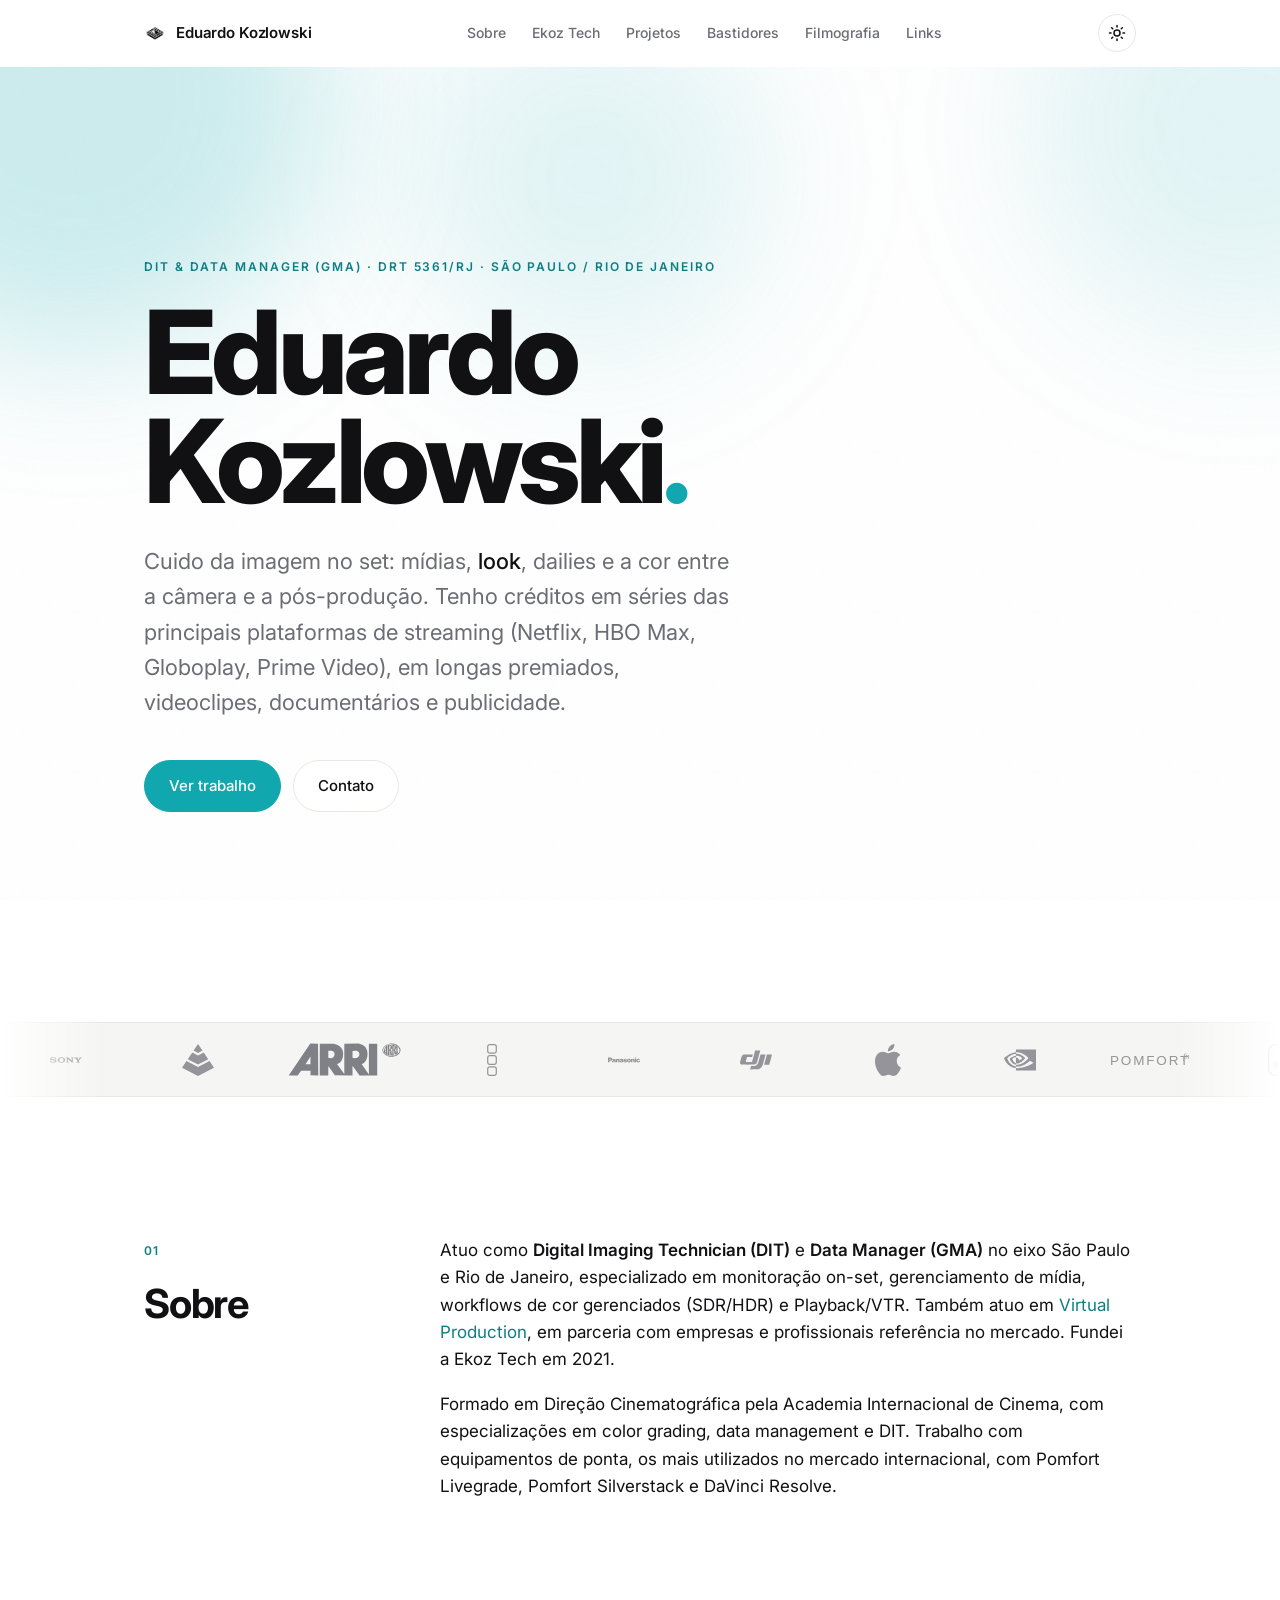
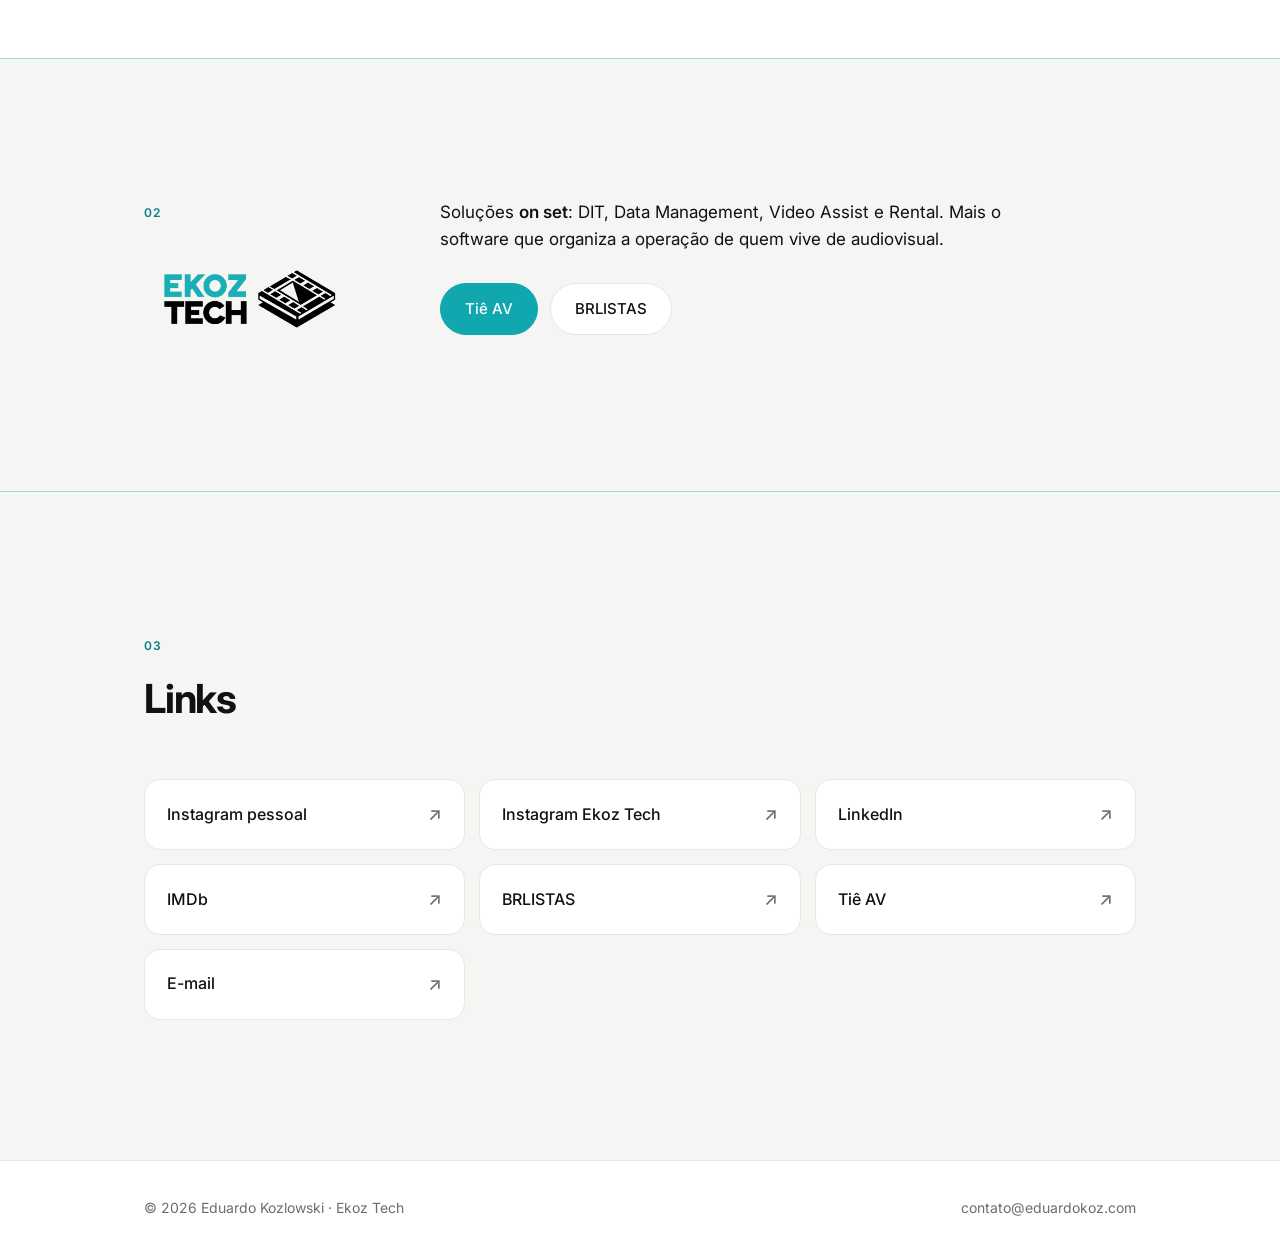
==== commit 77bb1a82: "Hero: 'Cuido da imagem no set'" ====
--- a/index.html
+++ b/index.html
@@ -65,7 +65,7 @@
           Eduardo<br />Kozlowski<span class="hero__dot">.</span>
         </h1>
         <p class="hero__lead reveal" style="--d:2">
-          Cuido do fluxo de imagem em set: mídias, <em>look</em>, dailies e a cor entre a
+          Cuido da imagem no set: mídias, <em>look</em>, dailies e a cor entre a
           câmera e a pós-produção. Tenho créditos em séries das principais plataformas de
           streaming (Netflix, HBO Max, Globoplay, Prime Video), em longas premiados,
           videoclipes, documentários e publicidade.
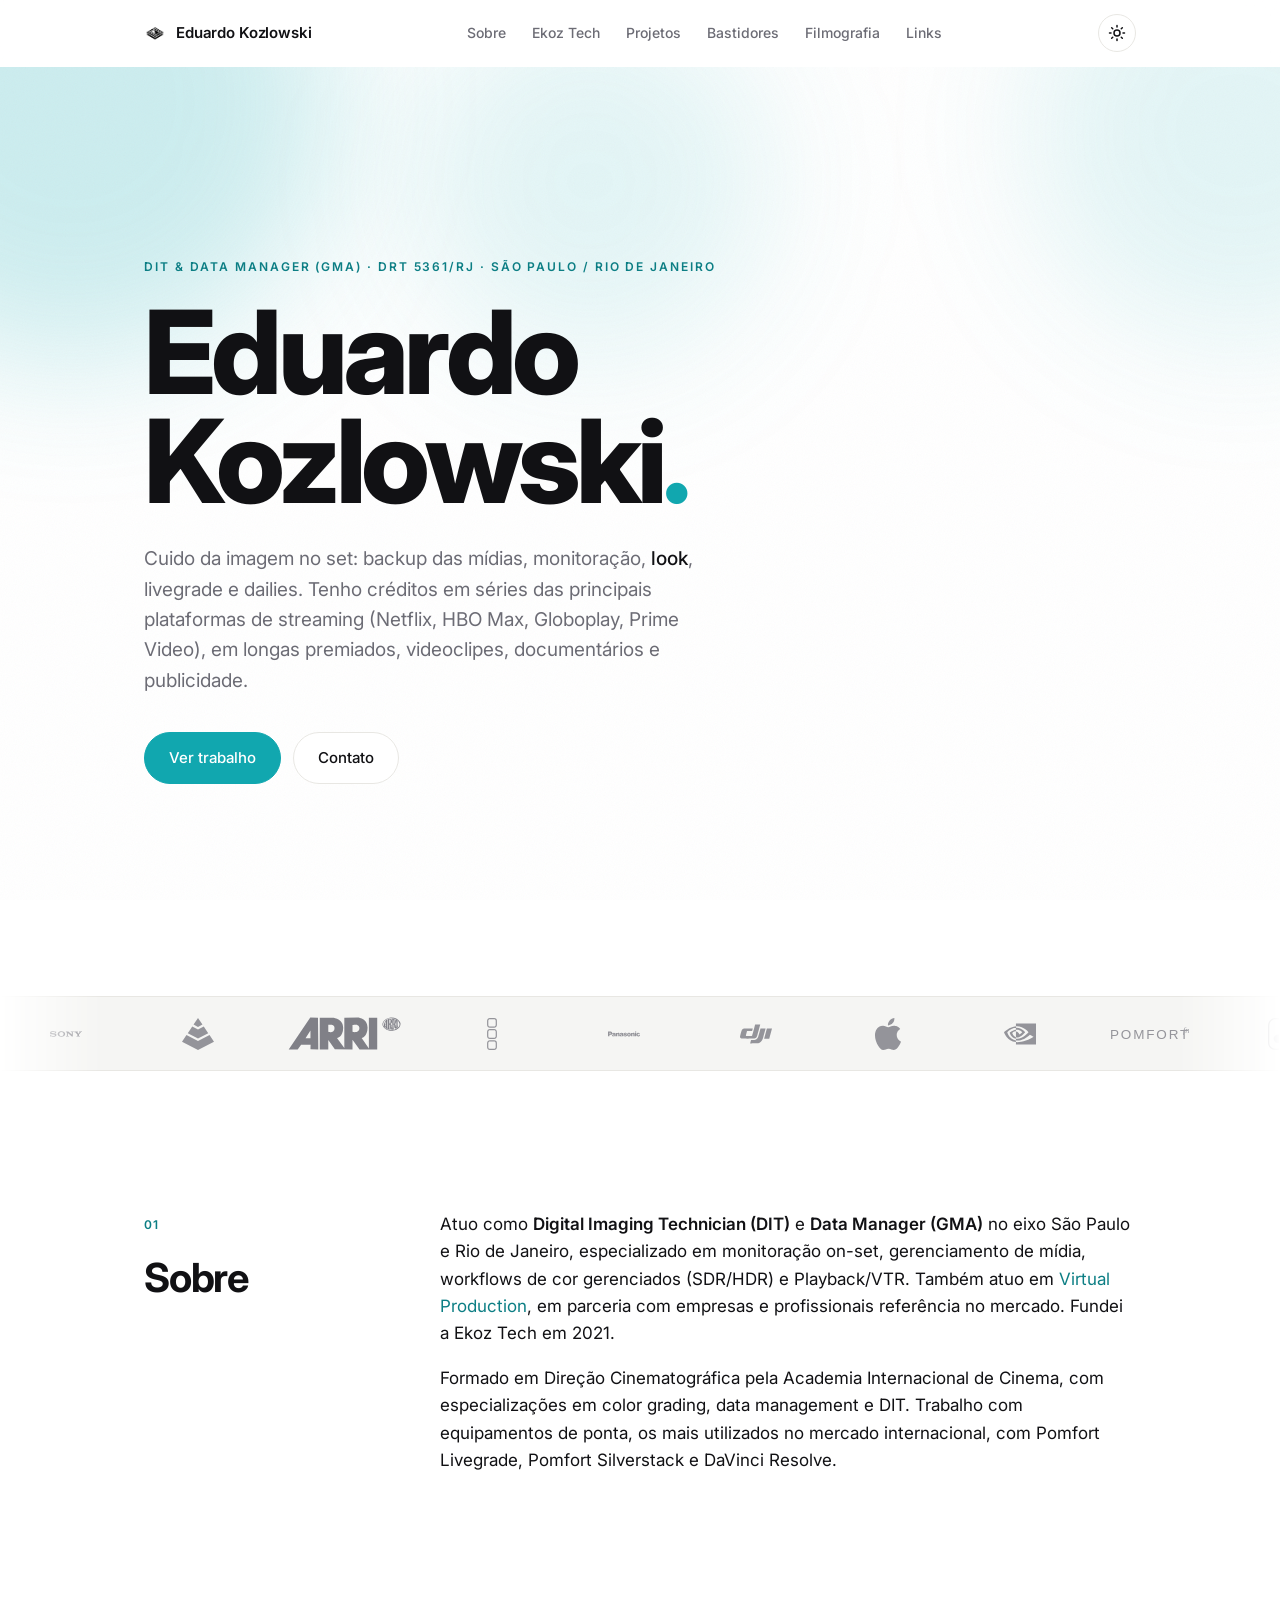
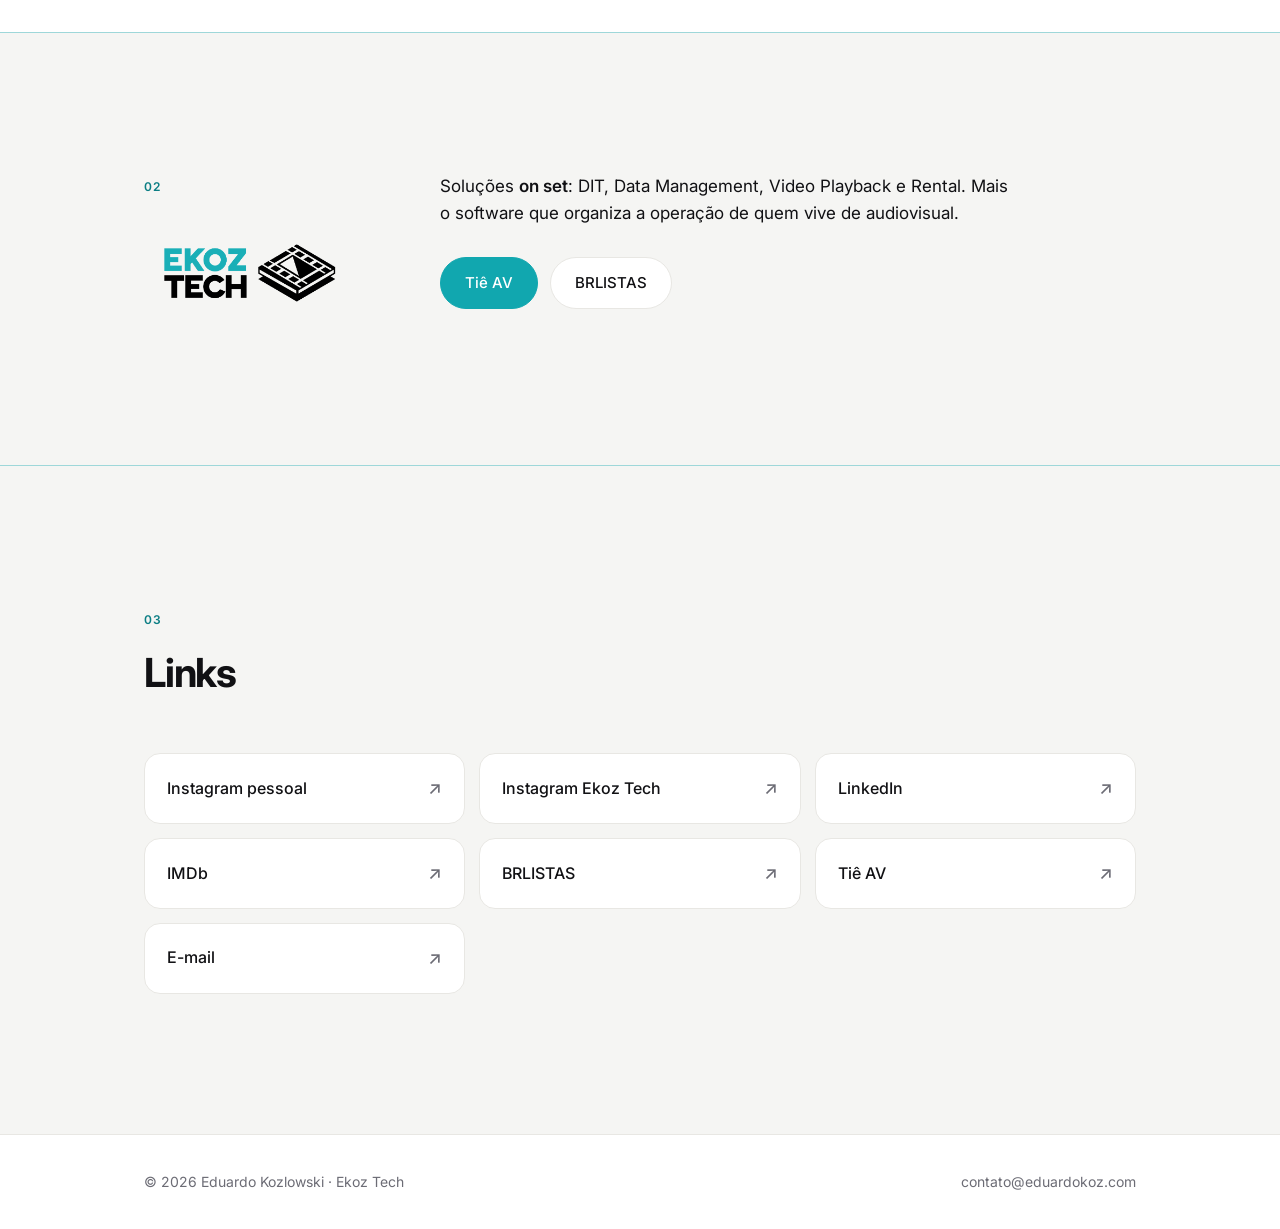
==== commit e2f73806: "Textos: hero (backup, monitoração, look, livegrade, dailies) e Ekoz (Video Playback)" ====
--- a/index.html
+++ b/index.html
@@ -65,8 +65,8 @@
           Eduardo<br />Kozlowski<span class="hero__dot">.</span>
         </h1>
         <p class="hero__lead reveal" style="--d:2">
-          Cuido da imagem no set: mídias, <em>look</em>, dailies e a cor entre a
-          câmera e a pós-produção. Tenho créditos em séries das principais plataformas de
+          Cuido da imagem no set: backup das mídias, monitoração, <em>look</em>, livegrade
+          e dailies. Tenho créditos em séries das principais plataformas de
           streaming (Netflix, HBO Max, Globoplay, Prime Video), em longas premiados,
           videoclipes, documentários e publicidade.
         </p>
@@ -126,7 +126,7 @@
         </div>
         <div class="section__body reveal" style="--d:1">
           <p class="ekoz-intro">
-            Soluções <strong>on set</strong>: DIT, Data Management, Video Assist e Rental.
+            Soluções <strong>on set</strong>: DIT, Data Management, Video Playback e Rental.
             Mais o software que organiza a operação de quem vive de audiovisual.
           </p>
           <div class="hero__cta">
--- a/styles.css
+++ b/styles.css
@@ -207,28 +207,28 @@
 }
 .hero__dot { color: var(--brand); }
 .hero__lead {
-  font-size: clamp(17px, 2.3vw, 22px);
+  font-size: clamp(15px, 1.9vw, 19px);
   color: var(--muted);
-  max-width: 600px;
-  margin: 0 0 40px;
+  max-width: 580px;
+  margin: 0 0 36px;
 }
 .hero__lead em { color: var(--text); font-style: normal; font-weight: 500; }
 .hero__cta { display: flex; flex-wrap: wrap; gap: 12px; }
 
-.hero__social { display: flex; align-items: center; gap: 12px; margin-top: 28px; }
+.hero__social { display: flex; align-items: center; gap: 10px; margin-top: 28px; }
 .social {
-  display: inline-grid;
+  display: grid;
   place-items: center;
-  height: 42px;
+  width: 44px;
+  height: 44px;
   border: 1px solid var(--line);
-  border-radius: 999px;
+  border-radius: 50%;
   background: var(--surface);
   color: var(--text);
   text-decoration: none;
   transition: transform 0.18s var(--ease), border-color 0.2s, color 0.2s, box-shadow 0.2s;
 }
-.social--circle { width: 42px; }
-.social--imdb { padding: 0 16px; font-weight: 700; font-size: 13px; letter-spacing: 0.02em; }
+.social--imdb { font-weight: 700; font-size: 11px; letter-spacing: -0.01em; }
 .social:hover { transform: translateY(-2px); border-color: var(--brand); color: var(--brand); box-shadow: var(--shadow); }
 
 /* =========================== BOTÕES =========================== */
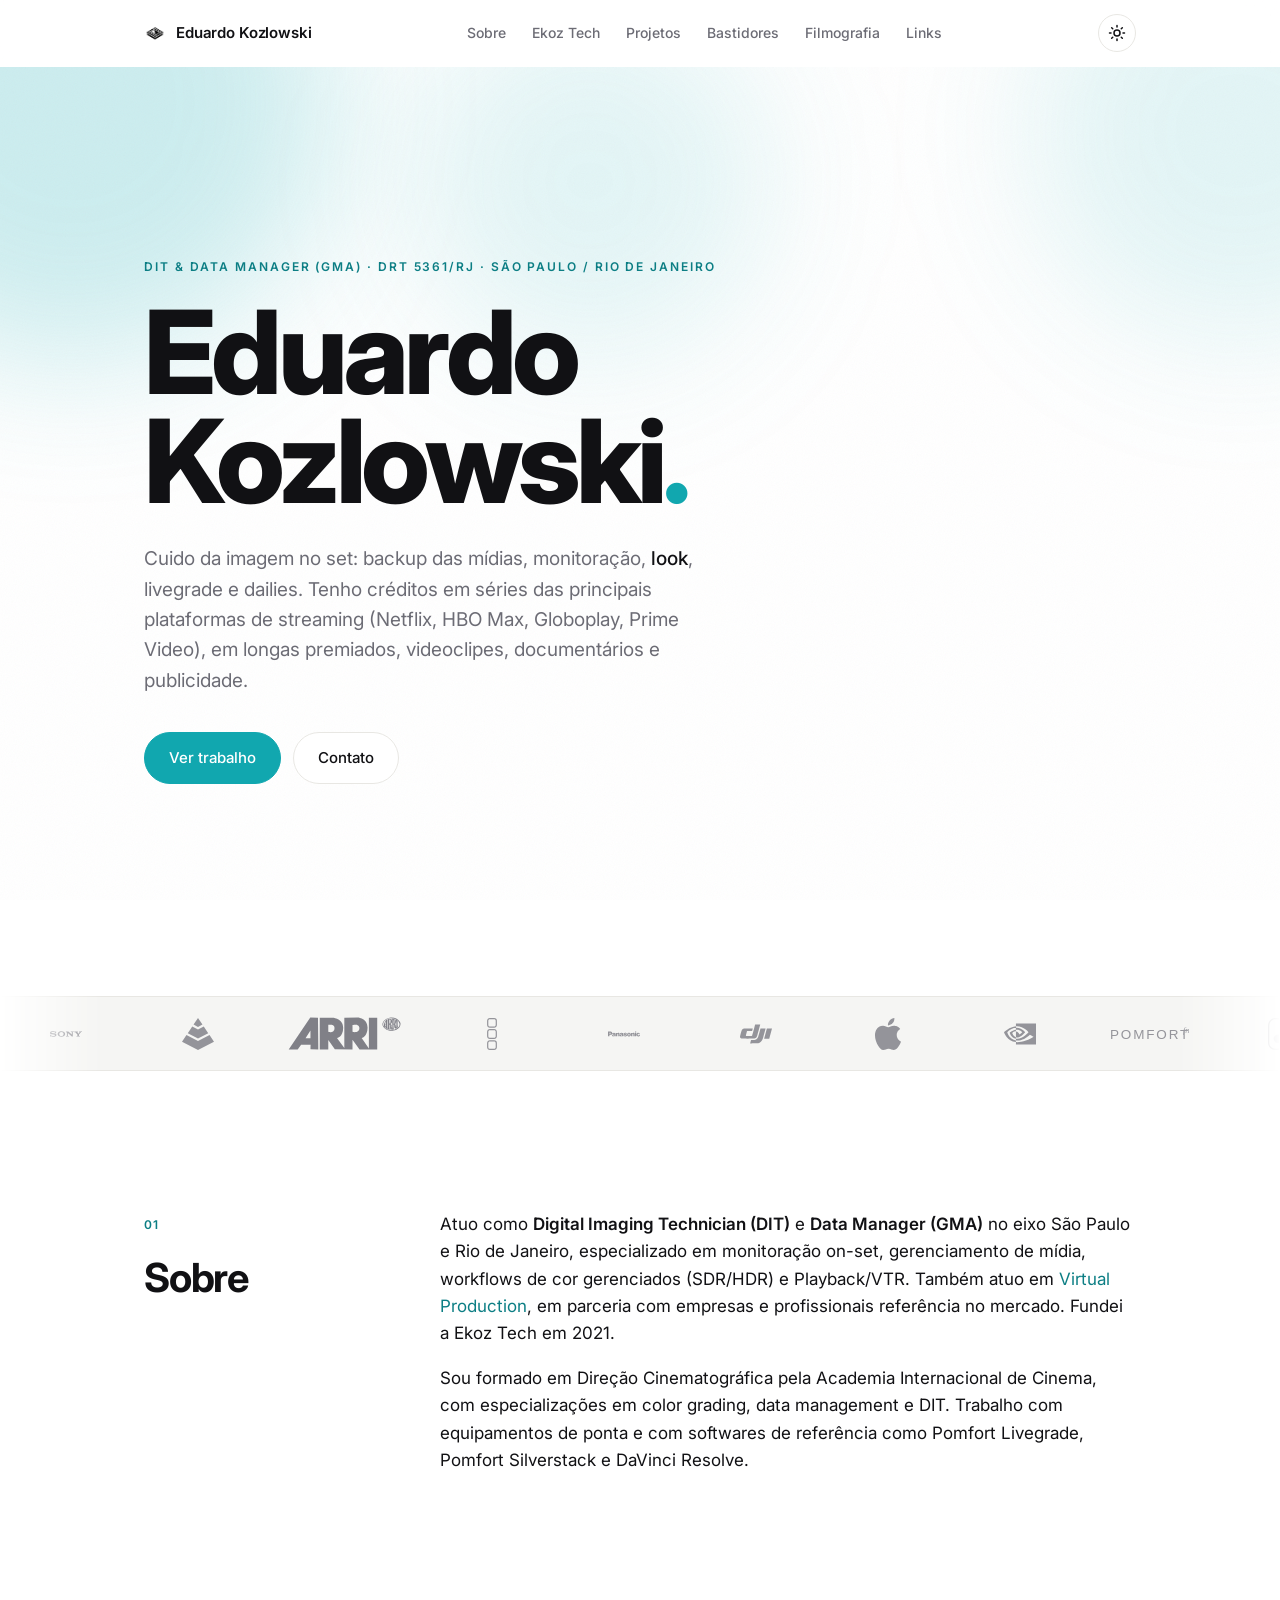
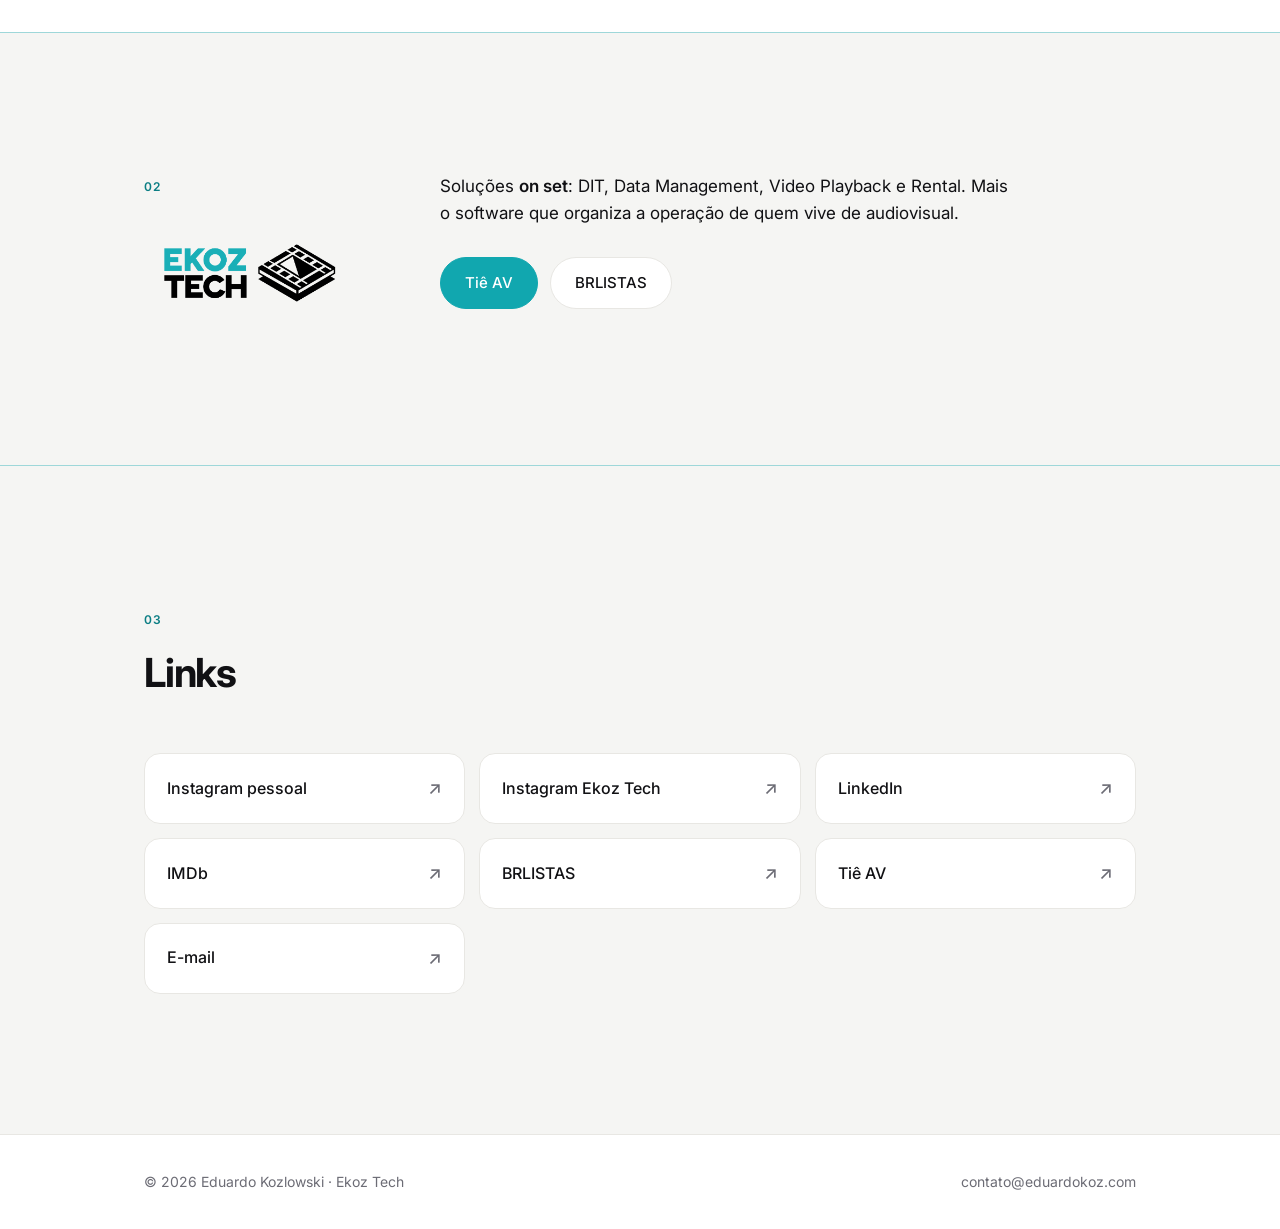
==== commit c3c613f9: "Sobre: 'Sou formado' e softwares de referência (Pomfort, DaVinci)" ====
--- a/index.html
+++ b/index.html
@@ -108,10 +108,10 @@
             Ekoz Tech em 2021.
           </p>
           <p>
-            Formado em Direção Cinematográfica pela Academia Internacional de Cinema, com
-            especializações em color grading, data management e DIT. Trabalho com
-            equipamentos de ponta, os mais utilizados no mercado
-            internacional, com Pomfort Livegrade, Pomfort Silverstack e DaVinci Resolve.
+            Sou formado em Direção Cinematográfica pela Academia Internacional de Cinema, com
+            especializações em color grading, data management e DIT. Trabalho com equipamentos
+            de ponta e com softwares de referência como Pomfort Livegrade, Pomfort Silverstack
+            e DaVinci Resolve.
           </p>
         </div>
       </div>
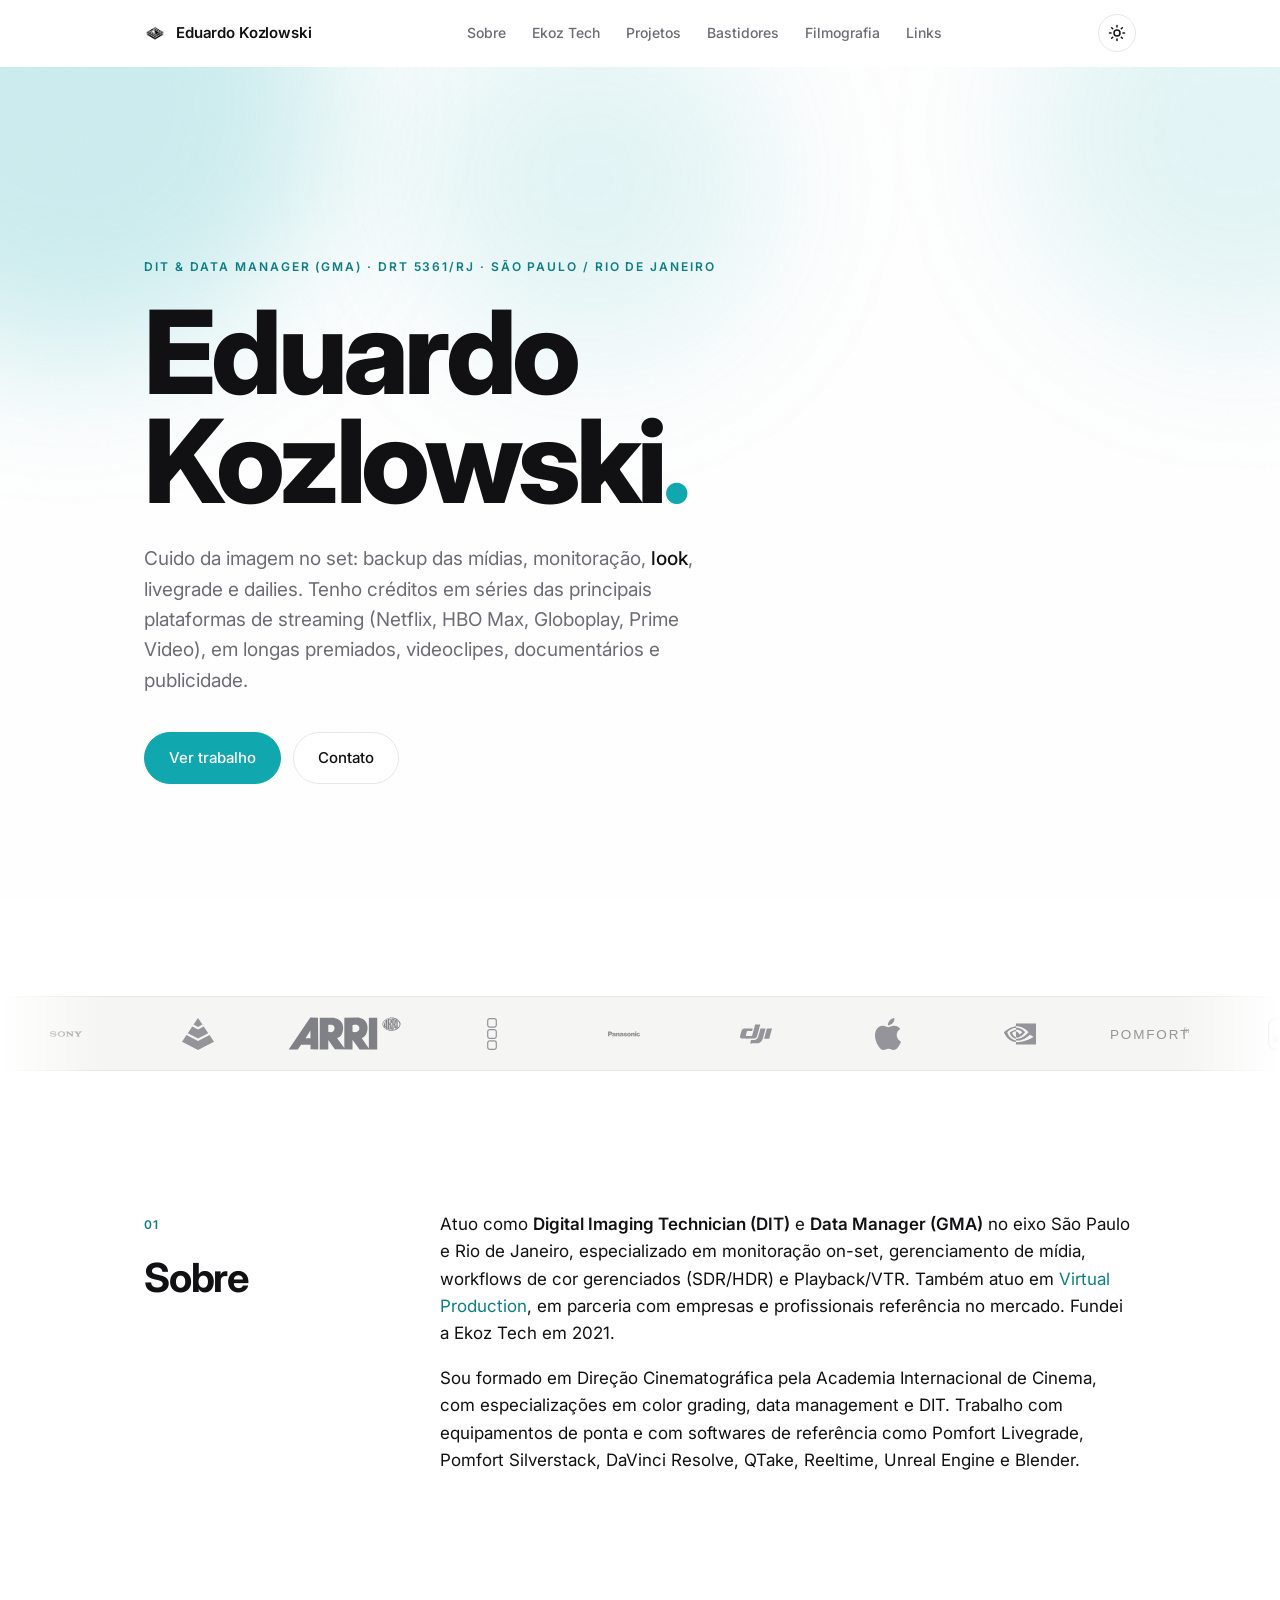
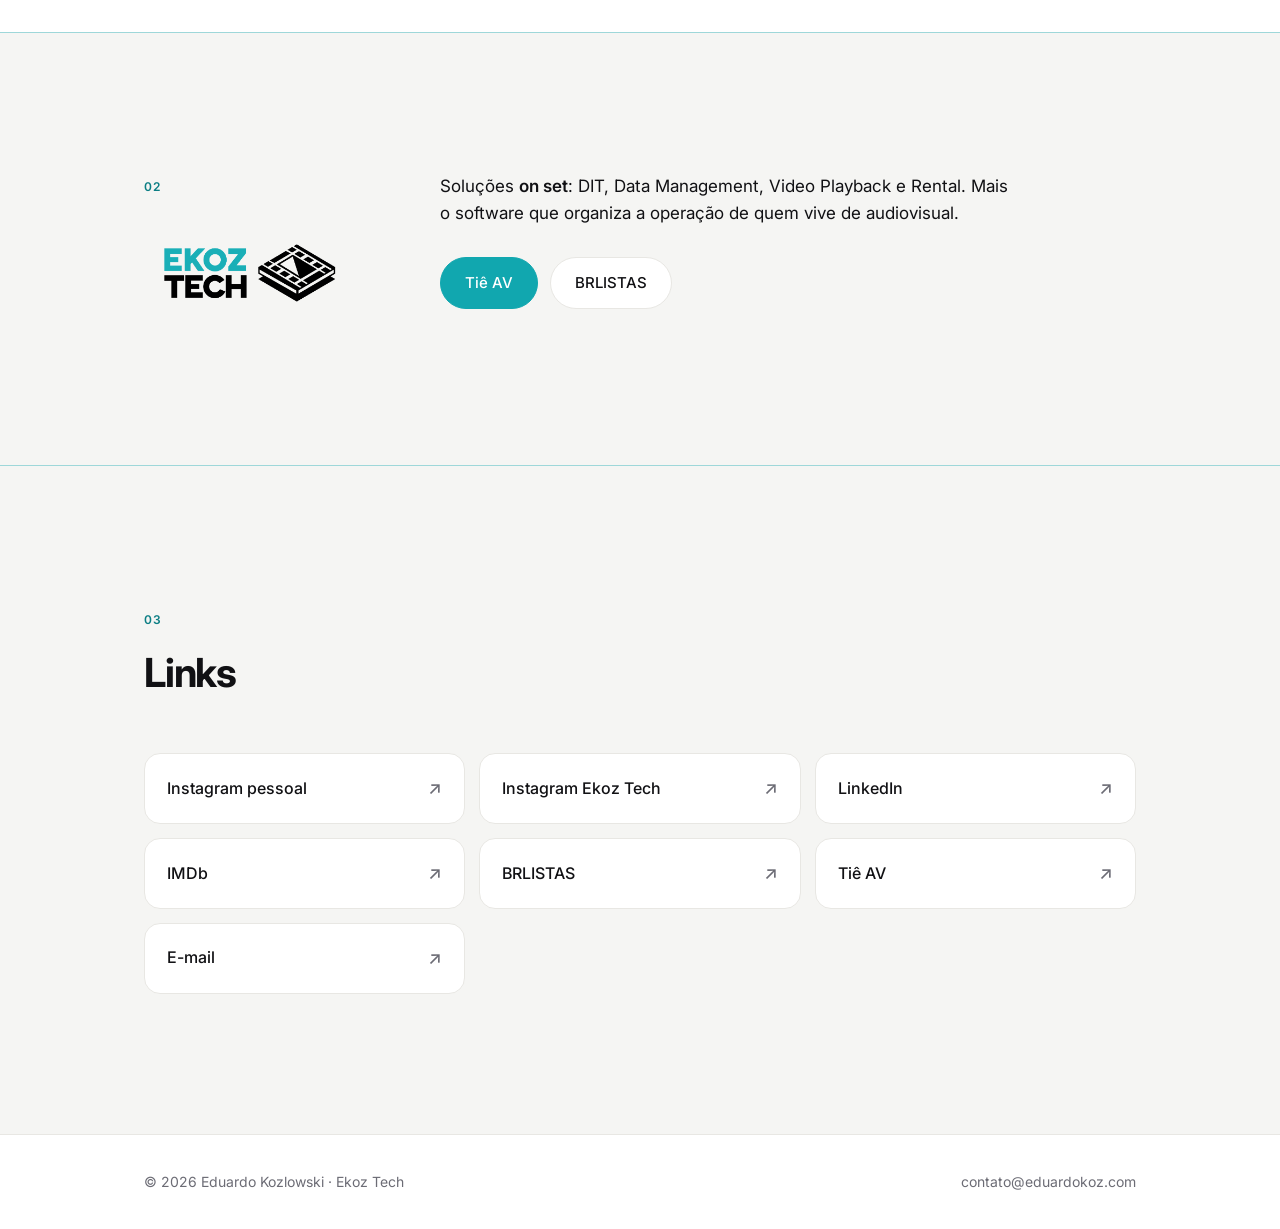
==== commit fc7eb116: "Sobre: adiciona QTake, Reeltime, Unreal Engine e Blender aos softwares" ====
--- a/index.html
+++ b/index.html
@@ -110,8 +110,8 @@
           <p>
             Sou formado em Direção Cinematográfica pela Academia Internacional de Cinema, com
             especializações em color grading, data management e DIT. Trabalho com equipamentos
-            de ponta e com softwares de referência como Pomfort Livegrade, Pomfort Silverstack
-            e DaVinci Resolve.
+            de ponta e com softwares de referência como Pomfort Livegrade, Pomfort Silverstack,
+            DaVinci Resolve, QTake, Reeltime, Unreal Engine e Blender.
           </p>
         </div>
       </div>
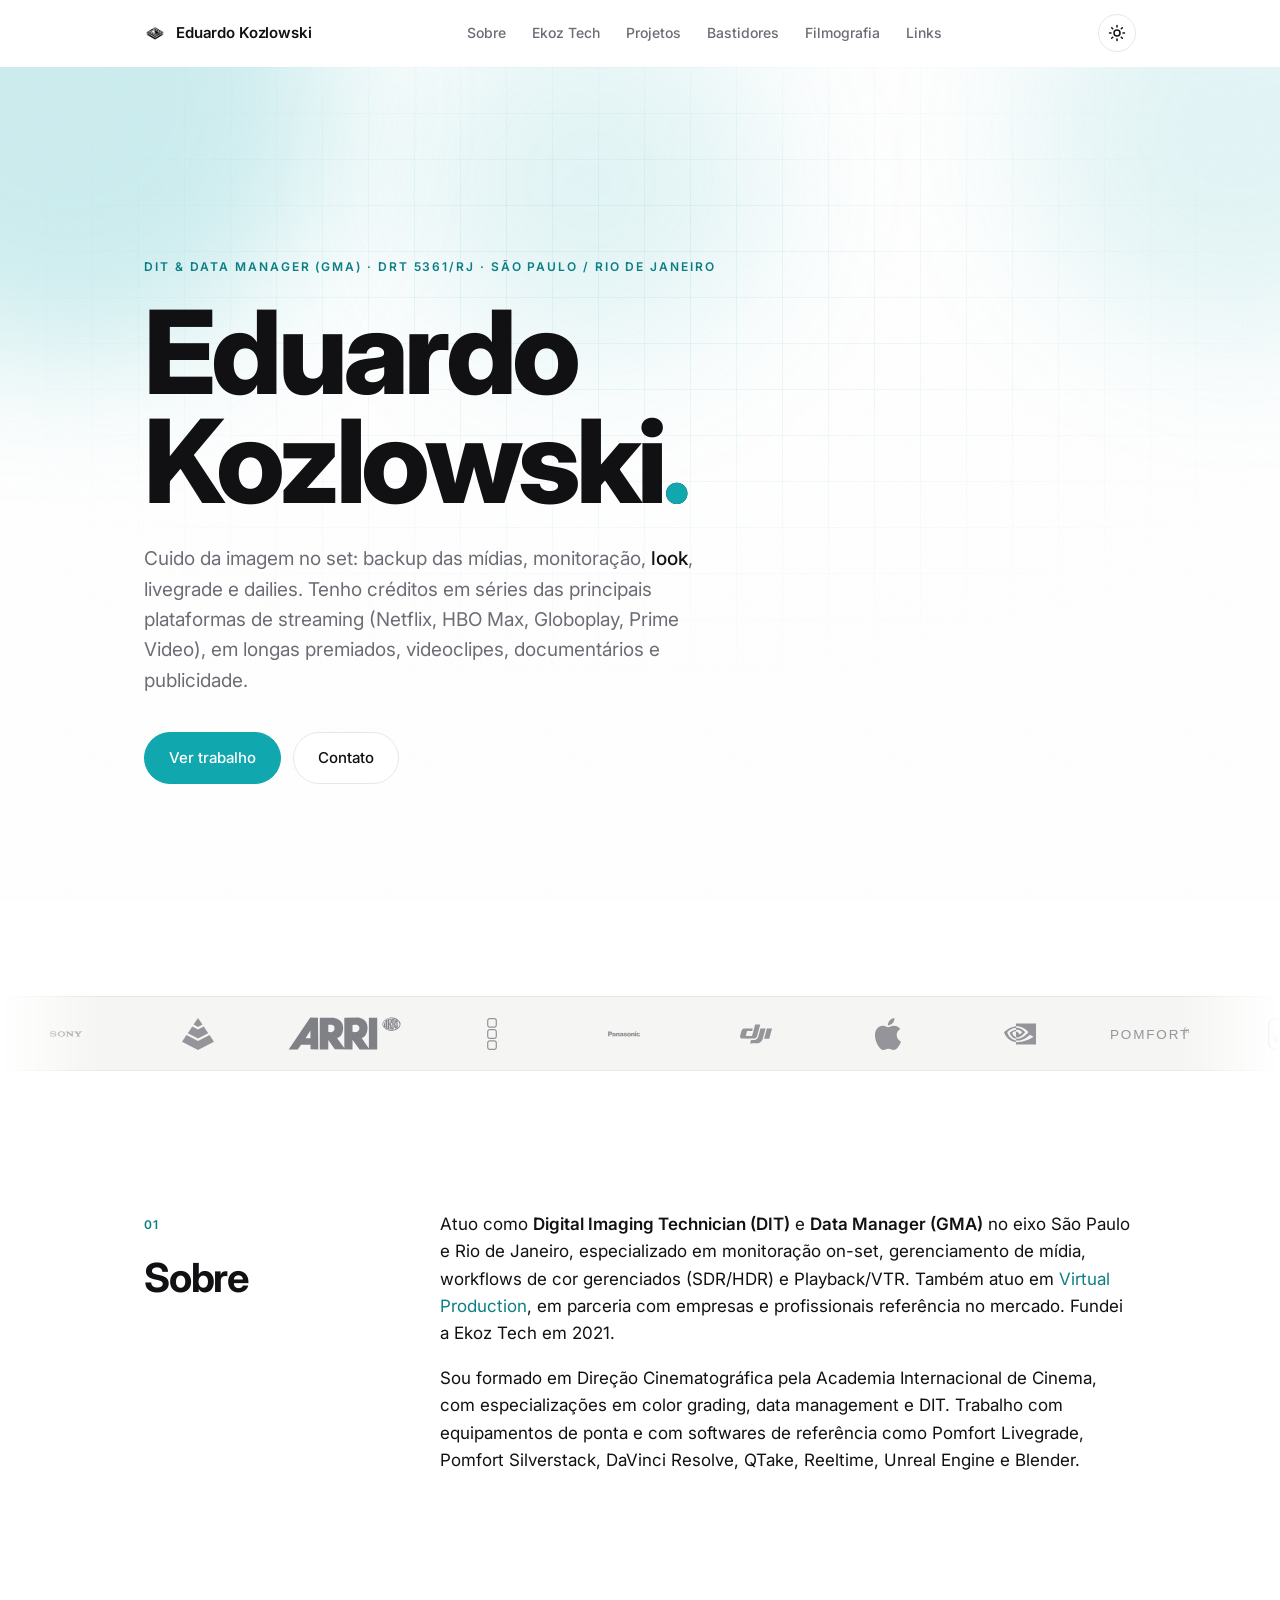
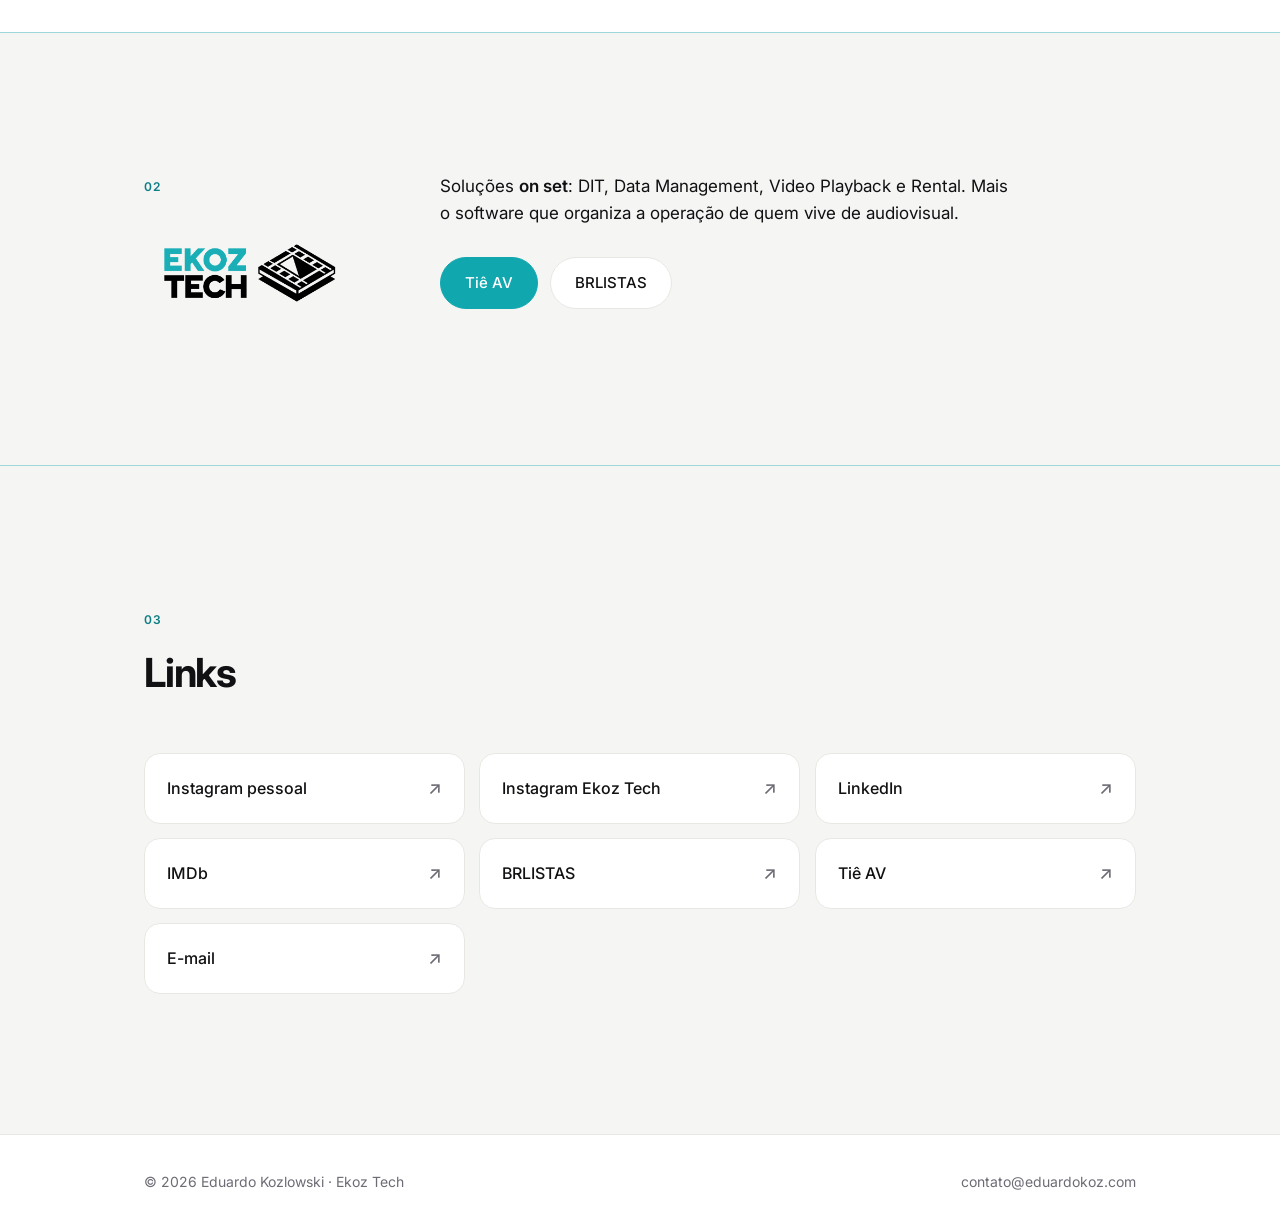
==== commit 47127330: "Menu/rodapé compartilhados (renderChrome) + animações futuristas (focus-pull, brilho no nome, grade " ====
--- a/index.html
+++ b/index.html
@@ -18,6 +18,7 @@
       try {
         var t = localStorage.getItem("theme");
         if (!t) t = matchMedia("(prefers-color-scheme: dark)").matches ? "dark" : "light";
+        document.documentElement.classList.add("js");
         document.documentElement.setAttribute("data-theme", t);
       } catch (e) {}
     })();
@@ -34,26 +35,7 @@
   <div class="progress" id="progress"></div>
   <div class="grain" aria-hidden="true"></div>
 
-  <header class="nav" id="nav">
-    <div class="wrap nav__inner">
-      <a class="nav__brand" href="#top" aria-label="Início">
-        <img src="assets/ekoz-symbol.png" alt="" class="nav__mark" />
-        <span>Eduardo Kozlowski</span>
-      </a>
-      <nav class="nav__links">
-        <a href="#sobre">Sobre</a>
-        <a href="#ekoz">Ekoz Tech</a>
-        <a href="projetos.html">Projetos</a>
-        <a href="bastidores.html">Bastidores</a>
-        <a href="filmografia.html">Filmografia</a>
-        <a href="#links">Links</a>
-      </nav>
-      <button class="theme-toggle" id="themeToggle" aria-label="Alternar tema" title="Alternar tema">
-        <svg class="ico ico--sun" viewBox="0 0 24 24" width="18" height="18" fill="none" stroke="currentColor" stroke-width="2" stroke-linecap="round"><circle cx="12" cy="12" r="4"/><path d="M12 2v2M12 20v2M4.9 4.9l1.4 1.4M17.7 17.7l1.4 1.4M2 12h2M20 12h2M4.9 19.1l1.4-1.4M17.7 6.3l1.4-1.4"/></svg>
-        <svg class="ico ico--moon" viewBox="0 0 24 24" width="18" height="18" fill="none" stroke="currentColor" stroke-width="2" stroke-linecap="round" stroke-linejoin="round"><path d="M21 12.8A9 9 0 1 1 11.2 3 7 7 0 0 0 21 12.8z"/></svg>
-      </button>
-    </div>
-  </header>
+  <header class="nav" id="nav"></header>
 
   <main id="top">
     <!-- HERO -->
@@ -149,12 +131,7 @@
     </section>
   </main>
 
-  <footer class="footer">
-    <div class="wrap footer__inner">
-      <span>© <span id="year"></span> Eduardo Kozlowski · Ekoz Tech</span>
-      <a href="mailto:contato@eduardokoz.com">contato@eduardokoz.com</a>
-    </div>
-  </footer>
+  <footer class="footer" id="site-footer"></footer>
 
   <script src="script.js"></script>
 </body>
--- a/styles.css
+++ b/styles.css
@@ -13,6 +13,7 @@
   --brand: #11a7af;
   --brand-2: #1aafb7;
   --brand-ink: #0c7e84;
+  --grid: rgba(17, 167, 175, 0.07);
   --aura-1: rgba(26, 175, 183, 0.22);
   --aura-2: rgba(26, 175, 183, 0.12);
   --shadow: 0 18px 50px rgba(20, 20, 25, 0.10);
@@ -32,6 +33,7 @@
   --brand: #2fd4dd;
   --brand-2: #2fd4dd;
   --brand-ink: #7cebf1;
+  --grid: rgba(47, 212, 221, 0.07);
   --aura-1: rgba(47, 212, 221, 0.20);
   --aura-2: rgba(47, 212, 221, 0.08);
   --shadow: 0 22px 60px rgba(0, 0, 0, 0.55);
@@ -501,14 +503,28 @@
 .reveal {
   opacity: 0;
   transform: translateY(22px);
-  transition: opacity 0.7s var(--ease), transform 0.7s var(--ease);
+  filter: blur(10px);
+  transition: opacity 0.8s var(--ease), transform 0.8s var(--ease), filter 0.8s var(--ease);
   transition-delay: calc(var(--d, 0) * 90ms);
 }
+.reveal.is-in { filter: blur(0); }
 .reveal.is-in { opacity: 1; transform: none; }
+/* sem JS, o conteúdo aparece normalmente (não fica preso invisível) */
+html:not(.js) .reveal { opacity: 1 !important; transform: none !important; filter: none !important; }
 
 /* =========================== RESPONSIVE =========================== */
 @media (max-width: 820px) {
-  .nav__links { display: none; }
+  /* menu visível no celular: marca + tema na 1ª linha, links quebram abaixo */
+  .nav__inner { flex-wrap: wrap; height: auto; padding: 11px 0; row-gap: 9px; }
+  .nav__brand { order: 1; }
+  .theme-toggle { order: 2; }
+  .nav__links {
+    order: 3;
+    width: 100%;
+    flex-wrap: wrap;
+    gap: 9px 18px;
+    font-size: 13px;
+  }
   .section__grid { grid-template-columns: 1fr; gap: 24px; }
   .credit { grid-template-columns: 56px 1fr; }
   .credit__role { grid-column: 2; text-align: left; }
@@ -517,7 +533,51 @@
 /* =========================== REDUCED MOTION =========================== */
 @media (prefers-reduced-motion: reduce) {
   html { scroll-behavior: auto; }
-  .reveal { opacity: 1; transform: none; transition: none; }
-  .hero__aura span, .marquee__track { animation: none; }
+  .reveal { opacity: 1; transform: none; filter: none; transition: none; }
+  .hero__aura span, .marquee__track, .hero__title, .hero::before { animation: none; }
   * { transition-duration: 0.001ms !important; }
 }
+
+/* =========================== Toques futuristas =========================== */
+/* reserva a altura da nav (preenchida via JS) pra não dar salto no carregamento */
+.nav { min-height: 65px; }
+
+/* nome do hero com um brilho ciano passando devagar */
+.hero__title {
+  background: linear-gradient(100deg, var(--text) 0%, var(--text) 42%, var(--brand) 50%, var(--text) 58%, var(--text) 100%);
+  background-size: 220% 100%;
+  -webkit-background-clip: text;
+  background-clip: text;
+  -webkit-text-fill-color: transparent;
+  color: transparent;
+  animation: sheen 7s ease-in-out infinite;
+}
+.hero__dot { -webkit-text-fill-color: var(--brand); }
+@keyframes sheen {
+  0%, 100% { background-position: 130% 0; }
+  50% { background-position: -30% 0; }
+}
+
+/* grade techno sutil derivando no fundo do hero */
+.hero::before {
+  content: "";
+  position: absolute;
+  inset: 0;
+  z-index: 0;
+  pointer-events: none;
+  background-image:
+    linear-gradient(to right, var(--grid) 1px, transparent 1px),
+    linear-gradient(to bottom, var(--grid) 1px, transparent 1px);
+  background-size: 46px 46px;
+  -webkit-mask-image: radial-gradient(ellipse 75% 55% at 50% 28%, #000 25%, transparent 72%);
+  mask-image: radial-gradient(ellipse 75% 55% at 50% 28%, #000 25%, transparent 72%);
+  animation: griddrift 26s linear infinite;
+}
+@keyframes griddrift { to { background-position: 46px 46px, 46px 46px; } }
+
+/* glow ciano nos elementos de marca ao passar o mouse */
+.btn--primary:hover { box-shadow: var(--shadow), 0 0 34px color-mix(in srgb, var(--brand) 40%, transparent); }
+.social:hover, .link:hover { box-shadow: var(--shadow), 0 0 26px color-mix(in srgb, var(--brand) 26%, transparent); }
+
+/* tilt 3D dos cards */
+.tilt { will-change: transform; }
